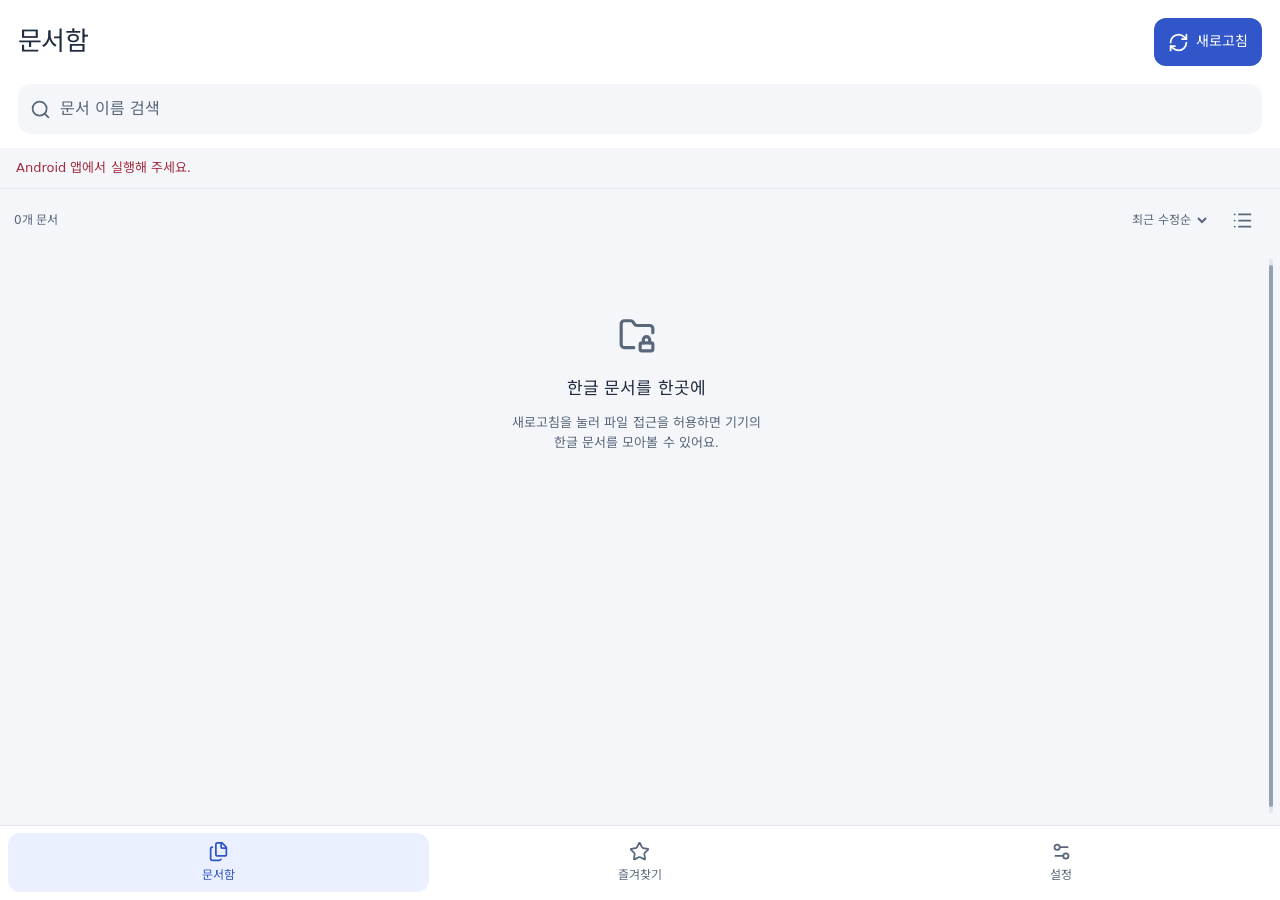
==== app/src/main/assets/index.html @ 893d20df "Import recovered 0.1.1 Android project as rebuild base Co-Authored-By: Claude Opus 5.5 <noreply@anth" ====
<!doctype html><html lang="ko"><head><meta charset="utf-8"><meta name="viewport" content="width=device-width,initial-scale=1,maximum-scale=1,user-scalable=no"><meta name="color-scheme" content="light dark"><meta http-equiv="Content-Security-Policy" content="default-src 'none'; script-src 'self' 'wasm-unsafe-eval'; style-src 'self' 'unsafe-inline'; img-src 'self' data: blob:; font-src 'self'; connect-src 'self'; worker-src 'self'; frame-src 'none'; object-src 'none'; base-uri 'none'; form-action 'none'"><title>hwpxxx</title><link rel="stylesheet" href="app.css"><link rel="stylesheet" href="native.css"><script src="icons.js" defer></script><script src="app.js" type="module"></script></head><body><div id="hwp-app"><div class="app"><main id="content"></main><div class="overlay" id="overlay" hidden><section id="sheet" class="sheet" role="dialog" aria-modal="true" aria-labelledby="sheet-title"></section></div><span id="announce" class="hwp-sr" aria-live="polite" aria-atomic="true"></span></div></div><div id="print-root" aria-hidden="true"></div></body></html>
---- app/src/main/assets/app.css ----
#hwp-app{--bg:light-dark(#f5f6fa,#141922);--surface:light-dark(#fff,#1e2530);--ink:light-dark(#202c40,#eaf0fa);--muted:light-dark(#59677b,#b0bdd0);--line:light-dark(#e1e6ef,#384456);--brand:light-dark(#3156c9,#b6c7ff);--onbrand:light-dark(#fff,#17264f);--soft:light-dark(#eaf0ff,#2b3a59);--danger:light-dark(#a12c3c,#ffb4bd);--paper:#fffefb;--paperink:#263247;--scrim:light-dark(#17254166,#00000099);font:14px/1.55 system-ui,-apple-system,"Noto Sans KR",sans-serif;color:var(--ink);color-scheme:light dark;padding:20px 4px}
#hwp-app *{box-sizing:border-box}#hwp-app [hidden]{display:none!important}#hwp-app button,#hwp-app input,#hwp-app select,#hwp-app textarea{font:inherit;color:inherit}#hwp-app button{border:0;background:transparent;padding:0}#hwp-app button:disabled{opacity:.4;cursor:default}#hwp-app button:focus-visible,#hwp-app input:focus-visible,#hwp-app select:focus-visible,#hwp-app textarea:focus-visible{outline:3px solid var(--brand);outline-offset:2px}
#hwp-app .app{width:100%;max-width:412px;margin:auto;position:relative;border:1px solid var(--line);border-radius:26px;background:var(--bg);overflow:hidden;box-shadow:0 12px 40px light-dark(#18223c12,#00000033)}#hwp-app .head{background:var(--surface);padding:22px 18px 14px}#hwp-app .row{display:flex;align-items:center;gap:8px;min-width:0}#hwp-app .between{justify-content:space-between}#hwp-app h1{font-size:25px;font-weight:500;line-height:1.3;margin:0;letter-spacing:-.7px}#hwp-app h2{font-size:19px;font-weight:500;margin:0 0 12px}#hwp-app h3{font-size:16px;font-weight:500;margin:20px 0 8px}#hwp-app p{margin:10px 0}#hwp-app strong{font-weight:500}
#hwp-app .primary,#hwp-app .secondary,#hwp-app .textbtn{min-height:48px;display:inline-flex;align-items:center;justify-content:center;gap:7px;padding:10px 14px;border-radius:12px;font-weight:500}#hwp-app .primary{background:var(--brand);color:var(--onbrand)}#hwp-app .secondary{background:var(--surface);border:1px solid var(--line)}#hwp-app .textbtn{color:var(--brand)}#hwp-app .icon{width:48px;height:48px;flex:none;display:inline-flex;align-items:center;justify-content:center;border-radius:10px}#hwp-app .icon[aria-pressed="true"]{background:var(--soft);color:var(--brand)}#hwp-app svg.lucide,#hwp-app i[data-lucide]{width:21px;height:21px;flex:none;pointer-events:none}#hwp-app .muted{color:var(--muted)}#hwp-app .small{font-size:12px}
#hwp-app .refresh{flex:none}#hwp-app .hint-once{animation:hwp-highlight 1s ease-in-out 2}@keyframes hwp-highlight{50%{box-shadow:0 0 0 5px var(--soft)}}
#hwp-app .search{display:flex;align-items:center;gap:9px;background:var(--bg);border-radius:13px;margin-top:18px;padding-left:12px;color:var(--muted);min-height:50px}#hwp-app .search input{border:0;min-width:0;width:100%;background:transparent;color:var(--ink);padding:12px 0;font-size:16px}#hwp-app .search input:focus,#hwp-app .search input:focus-visible{outline:none!important;border:0!important;box-shadow:none!important}#hwp-app .search input::placeholder{color:var(--muted)}#hwp-app .clear svg.lucide{width:24px;height:24px;stroke-width:2.5}#hwp-app .tools{padding:7px 14px;display:flex;align-items:center;justify-content:space-between;gap:4px;color:var(--muted);font-size:12px}#hwp-app .sort{min-height:48px;max-width:120px;border:0;background:var(--bg);padding:0 3px;border-radius:8px}
#hwp-app .library-scroll{height:480px;overflow:auto;overscroll-behavior:contain;padding:0 16px 18px;scrollbar-width:thin}#hwp-app .docs{display:grid;grid-template-columns:repeat(2,minmax(0,1fr));gap:12px}#hwp-app .doc{background:var(--surface);border:1px solid var(--line);border-radius:14px;overflow:hidden;min-width:0}#hwp-app .doc-open{display:block;width:100%;text-align:left}#hwp-app .thumb{height:110px;display:flex;align-items:flex-start;justify-content:center;padding:12px 12px 0;background:var(--soft);overflow:hidden}#hwp-app .mini{width:76px;height:108px;background:var(--paper);padding:12px 10px;color:var(--paperink);box-shadow:0 2px 8px #15294d18}#hwp-app .mini strong{font-size:8px;display:block;text-align:center;margin-bottom:9px}#hwp-app .mini span{display:block;height:2px;margin:5px 0;background:#b7c0ce}#hwp-app .mini span:nth-child(3n){width:72%}#hwp-app .mini-table{height:23px;border:1px solid #a6b5ca;background:repeating-linear-gradient(to bottom,transparent 0,transparent 7px,#c5ceda 7px,#c5ceda 8px);margin:8px 0}#hwp-app .pending-thumb{height:98px;display:flex;align-items:center;justify-content:center;color:var(--muted);font-size:12px}#hwp-app .doc-text{padding:10px 12px 0;min-width:0}#hwp-app .doc-name{display:-webkit-box;-webkit-line-clamp:2;-webkit-box-orient:vertical;overflow:hidden;overflow-wrap:anywhere;font-size:13px;line-height:1.5;min-height:39px;font-weight:500}#hwp-app .doc-path{color:var(--muted);font-size:12px;overflow:hidden;white-space:nowrap;text-overflow:ellipsis;margin-top:5px}#hwp-app .doc-ext{font-size:11px;color:var(--muted);padding:3px 12px 0}#hwp-app .doc-foot{display:flex;align-items:center;justify-content:space-between;padding:0 4px 3px 10px;color:var(--muted)}#hwp-app .star{color:var(--muted)}#hwp-app .star svg{fill:transparent;width:24px;height:24px}#hwp-app .star[aria-pressed="true"]{color:var(--brand);background:transparent}#hwp-app .star[aria-pressed="true"] svg{fill:var(--brand)}#hwp-app .file-info{min-width:48px;min-height:48px;padding:0 7px!important;font-size:12px;display:flex;align-items:center;gap:4px}
#hwp-app .docs[data-view="list"]{grid-template-columns:1fr}#hwp-app .docs[data-view="list"] .doc{position:relative;padding-right:50px}#hwp-app .docs[data-view="list"] .doc-open{display:flex;align-items:center;gap:2px;padding:10px 0 0 10px}#hwp-app .docs[data-view="list"] .thumb{width:51px;height:68px;flex:none;padding:8px 7px 0;border-radius:4px}#hwp-app .docs[data-view="list"] .mini{transform:scale(.48);transform-origin:top center}#hwp-app .docs[data-view="list"] .doc-text{flex:1;padding:0 8px;min-width:0}#hwp-app .docs[data-view="list"] .doc-name{min-height:0}#hwp-app .docs[data-view="list"] .doc-ext{display:none}#hwp-app .docs[data-view="list"] .doc-foot{padding:0 0 0 64px}#hwp-app .docs[data-view="list"] .star{position:absolute;right:0;top:25px}
#hwp-app .empty{text-align:center;max-width:270px;padding:65px 5px;margin:auto}#hwp-app .empty>svg{width:38px;height:38px;color:var(--muted);margin-bottom:14px}#hwp-app .empty strong{display:block;font-size:17px}#hwp-app .empty p{font-size:13px;color:var(--muted);margin-top:12px}#hwp-app .scan{display:flex;align-items:center;justify-content:space-between;padding:10px 16px;background:var(--soft);font-size:12px;gap:8px}#hwp-app .scan button{min-height:48px;color:var(--brand);padding:0 8px}
#hwp-app .nav{display:grid;grid-template-columns:repeat(3,1fr);padding:7px 8px 12px;background:var(--surface);border-top:1px solid var(--line)}#hwp-app .nav button{display:flex;flex-direction:column;align-items:center;justify-content:center;gap:4px;min-height:59px;font-size:12px;border-radius:12px;color:var(--muted)}#hwp-app .nav button[aria-current="page"]{color:var(--brand);background:var(--soft);font-weight:500}
#hwp-app .settings-body{height:566px;overflow:auto;padding:20px 18px}#hwp-app .settings-group{border:1px solid var(--line);background:var(--surface);border-radius:14px;overflow:hidden;margin-bottom:18px}#hwp-app .setting{min-height:76px;width:100%;display:flex;align-items:center;justify-content:space-between;gap:10px;text-align:left;padding:15px!important}#hwp-app .setting+.setting{border-top:1px solid var(--line)}#hwp-app .setting small{display:block;color:var(--muted);font-size:12px;margin-top:4px}#hwp-app select.field{appearance:auto}#hwp-app .theme{min-height:48px;border:1px solid var(--line);border-radius:9px;background:var(--surface);padding:5px;max-width:116px}
#hwp-app .reader{position:relative;height:714px;background:var(--bg)}#hwp-app .reader-top{position:absolute;z-index:2;top:0;left:0;right:0;background:var(--surface);border-bottom:1px solid var(--line);padding:8px;min-height:68px}#hwp-app .reader-name{flex:1;min-width:0;text-align:left;font-size:13px;padding:2px 0!important;min-height:48px;overflow-wrap:anywhere;display:-webkit-box;-webkit-line-clamp:2;-webkit-box-orient:vertical;overflow:hidden}#hwp-app .pdf{padding:8px 10px;min-height:48px;white-space:nowrap;display:flex;align-items:center;gap:5px;color:var(--brand);font-size:12px}#hwp-app .reader-scroll{height:100%;overflow:auto;overscroll-behavior:contain;padding:92px 18px 145px;scrollbar-width:thin;touch-action:pan-y pinch-zoom}#hwp-app .paper{min-height:650px;background:var(--paper);color:var(--paperink);box-shadow:0 3px 12px #192b4510;padding:32px 24px;font-size:13px;overflow-wrap:anywhere}#hwp-app .paper h2{text-align:center;font-size:20px;margin-bottom:28px;color:var(--paperink)}#hwp-app .paper h3{font-size:14px;color:var(--paperink);margin-top:25px}#hwp-app .paper p{margin:12px 0}#hwp-app .paper table{border-collapse:collapse;table-layout:fixed;width:100%;font-size:12px;margin:18px 0;color:var(--paperink)}#hwp-app .paper th,#hwp-app .paper td{padding:8px 6px;border:1px solid #b5c0d0;text-align:left;overflow-wrap:anywhere;font-weight:400}#hwp-app .paper th{background:#edf1f7;font-weight:500}#hwp-app .reader-bottom{position:absolute;z-index:2;bottom:0;left:0;right:0;background:var(--surface);border-top:1px solid var(--line);padding:6px 14px 10px}#hwp-app .page-label{font-size:12px;color:var(--muted)}#hwp-app .zoom{font-size:12px;min-height:48px;padding:0 9px;display:flex;align-items:center;gap:5px}#hwp-app .read-controls{transition:opacity 180ms ease;opacity:1}#hwp-app .reader.menus-hidden .read-controls{opacity:0;pointer-events:none}#hwp-app .edit-top{display:flex;align-items:center;gap:4px;flex-wrap:wrap;padding:8px;background:var(--surface);border-bottom:1px solid var(--line);position:absolute;z-index:3;top:0;left:0;right:0}#hwp-app .edit-top button{flex:1;white-space:nowrap;font-size:13px;padding:10px 7px}#hwp-app .edit-top button:first-child{flex:.7;background:var(--soft);color:var(--brand)}#hwp-app .edit-top button:last-child{flex:1.6}#hwp-app .edit-field{display:block;width:100%;resize:none;border:0;padding:0;background:transparent;color:var(--paperink);font-size:inherit;line-height:1.8;min-height:650px;outline-offset:7px}#hwp-app .edit-paper{padding:28px 22px}#hwp-app .reader.is-editing .reader-scroll{padding-top:88px;padding-bottom:30px}
#hwp-app .overlay{position:absolute;inset:0;z-index:5;display:flex;align-items:flex-end;background:var(--scrim)}#hwp-app .sheet{width:100%;background:var(--surface);padding:24px 20px;border-radius:24px 24px 0 0;max-height:95%;overflow:auto;box-shadow:0 -5px 25px #00000018}#hwp-app .sheet p{font-size:13px;color:var(--muted);line-height:1.65}#hwp-app .sheet-actions{display:flex;flex-wrap:wrap;gap:8px;margin-top:22px}#hwp-app .sheet-actions button{flex:1;min-width:80px}#hwp-app .sheet-actions.vertical{flex-direction:column}#hwp-app .benefit{display:grid;grid-template-columns:1fr 20px 1fr 20px 1fr;align-items:center;gap:2px;margin:24px 0 20px;color:var(--brand)}#hwp-app .benefit-step{min-width:0;text-align:center;font-size:11px;color:var(--muted)}#hwp-app .benefit-step>svg{display:block;width:30px;height:30px;margin:0 auto 9px;color:var(--brand)}#hwp-app .benefit-step strong{display:block;color:var(--ink);font-size:12px;margin-bottom:3px}#hwp-app .benefit>svg{width:16px;height:16px}#hwp-app .field-label{display:block;font-size:13px;margin:17px 0 7px}#hwp-app .field{display:block;min-width:0;width:100%;min-height:48px;border:1px solid var(--line);border-radius:10px;background:var(--bg);padding:10px 12px;font-size:16px}#hwp-app .name-entry{display:flex;align-items:center;gap:6px}#hwp-app .name-entry input{flex:1}#hwp-app .extension{flex:none;color:var(--muted)}#hwp-app .error{color:var(--danger)!important;font-size:12px;min-height:19px;margin-top:9px;overflow-wrap:anywhere}#hwp-app .fullpath{overflow-wrap:anywhere;font-size:13px}#hwp-app .info-grid{display:grid;grid-template-columns:52px 1fr;gap:12px 8px;font-size:13px;margin:20px 0}#hwp-app .info-grid dt{color:var(--muted)}#hwp-app .info-grid dd{margin:0;overflow-wrap:anywhere}#hwp-app .toast{position:absolute;z-index:8;bottom:92px;left:14px;right:14px;background:var(--ink);color:var(--surface);border-radius:12px;padding:13px 16px;font-size:13px;box-shadow:0 3px 16px #00000022;pointer-events:none}#hwp-app .reader-toast .toast{bottom:115px}
@media(max-width:355px){#hwp-app .head{padding:20px 14px 12px}#hwp-app .library-scroll{padding:0 10px 15px}#hwp-app .docs{gap:8px}#hwp-app .tools{padding:5px 9px}#hwp-app .paper{padding:28px 18px}#hwp-app .reader-scroll{padding-left:12px;padding-right:12px}#hwp-app .sheet{padding:22px 16px}#hwp-app .reader-top{gap:3px}#hwp-app .reader-name{font-size:12px}}
@media(prefers-reduced-motion:reduce){#hwp-app .read-controls{transition:none}#hwp-app .hint-once{animation:none}}
#hwp-app .reader-top{padding:8px 12px 12px}
#hwp-app .reader-title{flex:1;min-width:0}
#hwp-app .reader-title .reader-name{display:-webkit-box;min-height:0;width:100%;font-size:14px;text-align:left}
#hwp-app .reader-title .page-label{display:block;margin-top:3px}
#hwp-app .reading-actions{display:grid;grid-template-columns:repeat(2,minmax(0,1fr));gap:10px;margin-top:8px}
#hwp-app .reading-actions button{width:100%;min-height:48px;font-size:14px}
#hwp-app .reader-scroll{padding-top:150px;padding-bottom:24px}
#hwp-app .edit-top{display:grid;grid-template-columns:repeat(3,minmax(0,1fr));gap:6px;padding:10px 12px}
#hwp-app .edit-top button,#hwp-app .edit-top button:first-child,#hwp-app .edit-top button:last-child{min-width:0;min-height:56px;white-space:normal;line-height:1.4;font-size:13px;padding:8px 6px;background:transparent;color:var(--ink)}
#hwp-app .edit-top [data-action="save"]:not(:disabled){background:var(--brand);color:var(--onbrand)}
#hwp-app .edit-top button[data-action="save-as"]{background:var(--soft);color:var(--brand)}
#hwp-app .edit-top button{word-break:keep-all;overflow-wrap:normal}
#hwp-app .edit-top button:disabled{background:transparent;color:var(--muted);opacity:.5}
#hwp-app .edit-field:focus,#hwp-app .edit-field:focus-visible{outline:none;box-shadow:none}
#hwp-app .read-controls{transition:opacity 180ms ease}
#hwp-app.reader-toast .toast{bottom:24px}
#hwp-app .hwp-sr{position:absolute;width:1px;height:1px;margin:-1px;padding:0;overflow:hidden;clip-path:inset(50%);white-space:nowrap;border:0;pointer-events:none}
#hwp-app .reader-top{padding:6px 10px;min-height:60px}
#hwp-app .edit-trigger{width:48px;height:48px;flex:none;display:flex;align-items:center;justify-content:center;color:var(--brand);border-radius:12px}
#hwp-app .edit-trigger svg{width:22px;height:22px}
#hwp-app .reader-scroll{padding-bottom:16px}
#hwp-app .doc-open{-webkit-touch-callout:none;user-select:none}
#hwp-app .doc-foot .more-trigger{color:var(--muted)}
#hwp-app .context-overlay{align-items:flex-start;justify-content:flex-end;padding:14px}
#hwp-app .context-overlay .sheet{position:absolute;right:14px;width:248px;max-width:calc(100% - 28px);max-height:calc(100% - 28px);padding:10px;border-radius:18px}
#hwp-app .context-overlay h2{font-size:13px;color:var(--muted);padding:5px 8px 0;margin-bottom:5px}
#hwp-app .context-file{padding:0 8px 12px;margin:0!important;overflow-wrap:anywhere;display:-webkit-box;-webkit-line-clamp:2;-webkit-box-orient:vertical;overflow:hidden;font-size:13px!important;color:var(--ink)!important;border-bottom:1px solid var(--line)}
#hwp-app .context-overlay .sheet-actions{display:block;margin:8px 0 0}
#hwp-app .context-item{display:flex;align-items:center;justify-content:flex-start;gap:12px;min-height:52px;width:100%;padding:10px 12px;border-radius:10px;text-align:left}
#hwp-app .context-item:active{background:var(--soft)}
#hwp-app .library-pane{position:relative;padding-right:16px}
#hwp-app .library-pane .library-scroll{padding-right:7px;scrollbar-width:none}
#hwp-app .library-scroll::-webkit-scrollbar{display:none}
#hwp-app .library-rail{position:absolute;right:0;top:8px;bottom:12px;width:20px;touch-action:none}
#hwp-app .library-rail::before{content:"";position:absolute;right:7px;top:0;bottom:0;width:4px;border-radius:4px;background:var(--line)}
#hwp-app .library-scroll-thumb{position:absolute;right:0;top:0;width:20px;min-height:48px;border-radius:8px;touch-action:none}
#hwp-app .library-scroll-thumb::before{content:"";position:absolute;right:7px;top:6px;bottom:6px;width:4px;border-radius:4px;background:var(--muted);opacity:.55}
#hwp-app .library-scroll-thumb:active::before{opacity:.9}
#hwp-app .library-scroll-thumb:disabled{opacity:1}
#hwp-app .folder-overlay .sheet{position:absolute;inset:12px 10px;width:auto;height:auto;max-height:none;padding:0;border-radius:24px;display:flex;flex-direction:column;overflow:hidden;background:var(--surface)}
#hwp-app .folder-head{padding:18px 18px 8px;flex:none}
#hwp-app .folder-head h2{margin:0;font-size:23px;letter-spacing:-.6px;flex:1;min-width:0}
#hwp-app .folder-head .row{gap:2px}
#hwp-app .folder-path{padding:6px 14px 0;display:flex;align-items:center;flex-wrap:wrap;gap:2px;min-height:54px;flex:none}
#hwp-app .storage-pill{background:var(--bg);border-radius:20px;min-height:42px;padding:8px 13px;font-weight:500;font-size:13px;display:flex;align-items:center;gap:6px}
#hwp-app .crumb{min-height:44px;padding:8px 7px;font-size:13px;overflow-wrap:anywhere;text-align:left}
#hwp-app .folder-path .crumb{max-width:140px;white-space:nowrap;overflow:hidden;text-overflow:ellipsis;overflow-wrap:normal}
#hwp-app .crumb-separator{width:13px;height:13px;color:var(--muted)}
#hwp-app .folder-search{display:flex;align-items:center;gap:8px;margin:12px 0 2px;padding:0 3px 0 12px;background:var(--bg);border-radius:12px}
#hwp-app .folder-search input{width:100%;min-width:0;background:transparent;border:0;font-size:16px;padding:11px 0}
#hwp-app .folder-order{display:flex;align-items:center;justify-content:flex-end;padding:0 16px;min-height:48px;flex:none;color:var(--muted);gap:2px}
#hwp-app .folder-order select{background:var(--surface);color:var(--muted);border:0;min-height:48px;max-width:110px;padding:6px;font-size:12px}
#hwp-app .folder-list{overflow:auto;flex:1;min-height:0;overscroll-behavior:contain;padding:0 18px;scrollbar-width:thin}
#hwp-app .folder-row{display:flex;align-items:center;gap:14px;width:100%;min-height:82px;text-align:left;padding:12px 0;border-radius:2px}
#hwp-app .folder-row+.folder-row{border-top:1px solid var(--line)}
#hwp-app .folder-row>svg{width:35px;height:35px;color:light-dark(#c18b00,#ffd36a);fill:light-dark(#ffe3a0,#675322);stroke-width:1.6}
#hwp-app .folder-row-text{flex:1;min-width:0}
#hwp-app .folder-row-name{display:-webkit-box;-webkit-line-clamp:2;-webkit-box-orient:vertical;overflow:hidden;overflow-wrap:anywhere;font-size:17px;font-weight:400;line-height:1.4}
#hwp-app .folder-row-date{display:block;color:var(--muted);font-size:12px;margin-top:5px}
#hwp-app .folder-count{flex:none;color:var(--muted);font-size:12px;min-width:25px;text-align:right}
#hwp-app .folder-empty{text-align:center;color:var(--muted);padding:46px 8px;font-size:13px}
#hwp-app .folder-footer{flex:none;padding:13px 18px 18px;background:var(--surface);border-top:1px solid var(--line)}
#hwp-app .moving-file{display:flex;align-items:center;gap:8px;min-height:34px;font-size:12px;color:var(--muted);margin-bottom:10px}
#hwp-app .moving-file span{display:-webkit-box;-webkit-line-clamp:2;-webkit-box-orient:vertical;overflow:hidden;overflow-wrap:anywhere;min-width:0}
#hwp-app .folder-footer .sheet-actions{margin:0}
#hwp-app .folder-footer .primary{white-space:normal;font-size:14px}
#hwp-app .folder-footer .primary:disabled{background:var(--bg);color:var(--muted);opacity:.55}
#hwp-app .folder-create{margin:8px 18px 12px;padding:12px;background:var(--bg);border-radius:12px;flex:none}
#hwp-app .folder-create label{display:block;font-size:12px;margin-bottom:6px}
#hwp-app .folder-create .row{flex-wrap:wrap;margin-top:8px;justify-content:flex-end}
#hwp-app .folder-create .error{margin:5px 0 0;min-height:0}
#hwp-app .folder-footer>.error:empty{display:none}
@media(max-width:355px){#hwp-app .folder-head{padding:16px 12px 6px}#hwp-app .folder-head h2{font-size:21px}#hwp-app .folder-list{padding:0 14px}#hwp-app .folder-footer{padding:12px 14px 16px}#hwp-app .folder-path{padding-left:8px;padding-right:8px}}
---- app/src/main/assets/native.css ----
@font-face{font-family:OfflineNoto;src:url('fonts/NotoSansKR-Regular.ttf') format('truetype');font-weight:100 900;font-display:swap}
html,body{margin:0;height:100%;overflow:hidden;background:#f5f6fa;overscroll-behavior:none}button,input,select,textarea{-webkit-tap-highlight-color:transparent}
#hwp-app{padding:0;height:100%;font-family:system-ui,OfflineNoto,sans-serif}
#hwp-app .app{max-width:none;width:100%;height:100%;border:0;border-radius:0;box-shadow:none;display:flex;flex-direction:column}
#content{height:100%;min-height:0;display:flex;flex-direction:column}
#hwp-app .head{flex:none;padding-top:18px}#hwp-app h1{font-size:26px;font-weight:600}
#hwp-app .library-pane{flex:1;min-height:0}#hwp-app .library-scroll{height:100%}
#hwp-app .nav{flex:none;padding-bottom:8px}#hwp-app .settings-body{height:auto;flex:1;min-height:0}
#hwp-app .thumb img{max-width:100%;height:100%;object-fit:contain;background:white;box-shadow:0 2px 8px #15294d18}
#hwp-app .reader{height:100%;width:100%;flex:1;min-height:0}
#hwp-app .reader-scroll{padding:76px 18px 16px;touch-action:pan-x pan-y;scrollbar-width:none;overflow:auto;position:absolute;inset:0}
#hwp-app .reader-scroll::-webkit-scrollbar{display:none}
#hwp-app .pages{position:relative;width:100%;transform-origin:0 0}
#hwp-app .page{background:white;position:relative;width:100%;margin:0 0 14px;overflow:hidden;box-shadow:0 2px 8px #17254118;contain:layout style;touch-action:pan-x pan-y}
#hwp-app .page img{display:block;width:100%;height:100%;user-select:none;-webkit-user-drag:none;pointer-events:none}
#hwp-app .page-error{display:flex;align-items:center;justify-content:center;text-align:center;color:#5a6475;padding:20px;height:100%}
#hwp-app .edit-layer{position:absolute;z-index:1;resize:none;border:0;background:#fff;color:#111;outline:none!important;box-shadow:none!important;padding:0 1px;margin:0;border-radius:0;line-height:1.3;font-family:OfflineNoto,sans-serif;min-width:18px;overflow:auto;caret-color:#3156c9}
#hwp-app .reader-rail{position:absolute;right:0;top:18%;bottom:18%;width:28px;z-index:4;touch-action:none;opacity:0;transition:opacity .3s;pointer-events:none}
#hwp-app .reader-rail.active{opacity:1;pointer-events:auto}
#hwp-app .reader-rail::before{content:'';position:absolute;right:5px;top:0;bottom:0;width:3px;border-radius:3px;background:var(--muted);opacity:.18}
#hwp-app .reader-thumb{position:absolute;right:0;width:28px;min-height:46px;touch-action:none}
#hwp-app .reader-thumb::before{content:'';position:absolute;right:3px;top:3px;bottom:3px;width:7px;background:var(--muted);opacity:.55;border-radius:6px}
#hwp-app .page-bubble{position:absolute;right:32px;top:4px;background:var(--ink);color:var(--surface);padding:5px 9px;border-radius:8px;font-size:12px;white-space:nowrap;display:none}
#hwp-app .reader-rail:active .page-bubble{display:block}
#hwp-app .folder-list{height:auto}#hwp-app .folder-overlay .sheet{inset:8px;max-height:none}
#hwp-app .folder-order .field{min-height:40px;font-size:13px}
#hwp-app .folder-path .crumb{max-width:110px}#hwp-app .folder-error{padding:0 18px}
#hwp-app .folder-footer .field-label{margin-top:0}#hwp-app .folder-footer .name-entry{margin-bottom:12px}
#hwp-app .folder-row:disabled{opacity:.55}#hwp-app .notice{padding:10px 16px;color:var(--danger);font-size:13px;border-bottom:1px solid var(--line);overflow-wrap:anywhere}
#hwp-app .notice:empty{display:none}#hwp-app .progress-note{font-size:13px;color:var(--muted);margin:12px 0}
#hwp-app .busy-status{font-size:13px;color:var(--muted);margin:12px 0;text-align:center}
#hwp-app .name-entry .extension{font-size:13px}#hwp-app .reader-name{word-break:break-all}
#hwp-app .setting{gap:12px}#hwp-app .settings-body code{font-family:inherit}
#print-root{display:none}
@media(min-width:650px){#hwp-app .docs{grid-template-columns:repeat(auto-fill,minmax(180px,1fr))}#hwp-app .reader-scroll{padding-left:32px;padding-right:32px}#hwp-app .folder-overlay .sheet{width:560px;left:50%;transform:translateX(-50%)}#hwp-app .sheet:not(.folder-overlay .sheet){max-width:600px;margin:auto}}
@media(prefers-reduced-motion:reduce){#hwp-app .reader-rail{transition:none}}
@media print{html,body{height:auto;overflow:visible;background:white}#hwp-app{display:none!important}#print-root{display:block!important}#print-root .print-page{width:210mm;height:297mm;page-break-after:always;break-after:page;display:flex;align-items:flex-start;justify-content:center;overflow:hidden}#print-root .print-page:last-child{page-break-after:auto;break-after:auto}#print-root img{max-width:100%;max-height:100%;width:100%;object-fit:contain} @page{size:A4;margin:0}}

#hwp-app input[type=search]::-webkit-search-cancel-button{display:none}

#hwp-app{--bg:#f5f6fa;--surface:#fff;--ink:#202c40;--muted:#59677b;--line:#e1e6ef;--brand:#3156c9;--onbrand:#fff;--soft:#eaf0ff;--danger:#a12c3c;--scrim:#17254166;--folder:#c18b00;--folderfill:#ffe3a0;}
@media(prefers-color-scheme:dark){#hwp-app{--bg:#141922;--surface:#1e2530;--ink:#eaf0fa;--muted:#b0bdd0;--line:#384456;--brand:#b6c7ff;--onbrand:#17264f;--soft:#2b3a59;--danger:#ffb4bd;--scrim:#00000099;--folder:#ffd36a;--folderfill:#675322;}}
#hwp-app[data-theme=light]{--bg:#f5f6fa;--surface:#fff;--ink:#202c40;--muted:#59677b;--line:#e1e6ef;--brand:#3156c9;--onbrand:#fff;--soft:#eaf0ff;--danger:#a12c3c;--scrim:#17254166;--folder:#c18b00;--folderfill:#ffe3a0;}
#hwp-app[data-theme=dark]{--bg:#141922;--surface:#1e2530;--ink:#eaf0fa;--muted:#b0bdd0;--line:#384456;--brand:#b6c7ff;--onbrand:#17264f;--soft:#2b3a59;--danger:#ffb4bd;--scrim:#00000099;--folder:#ffd36a;--folderfill:#675322;}
#hwp-app .folder-row>svg{color:var(--folder);fill:var(--folderfill)}

#hwp-app .about-brand{display:flex;align-items:center;gap:16px;margin:18px 0 22px}#hwp-app .about-brand img{width:72px;height:72px;border-radius:16px;flex:none}#hwp-app .about-brand strong{font-size:24px;display:block}#hwp-app .about-brand span{display:block;color:var(--muted);font-size:12px;margin-top:3px}
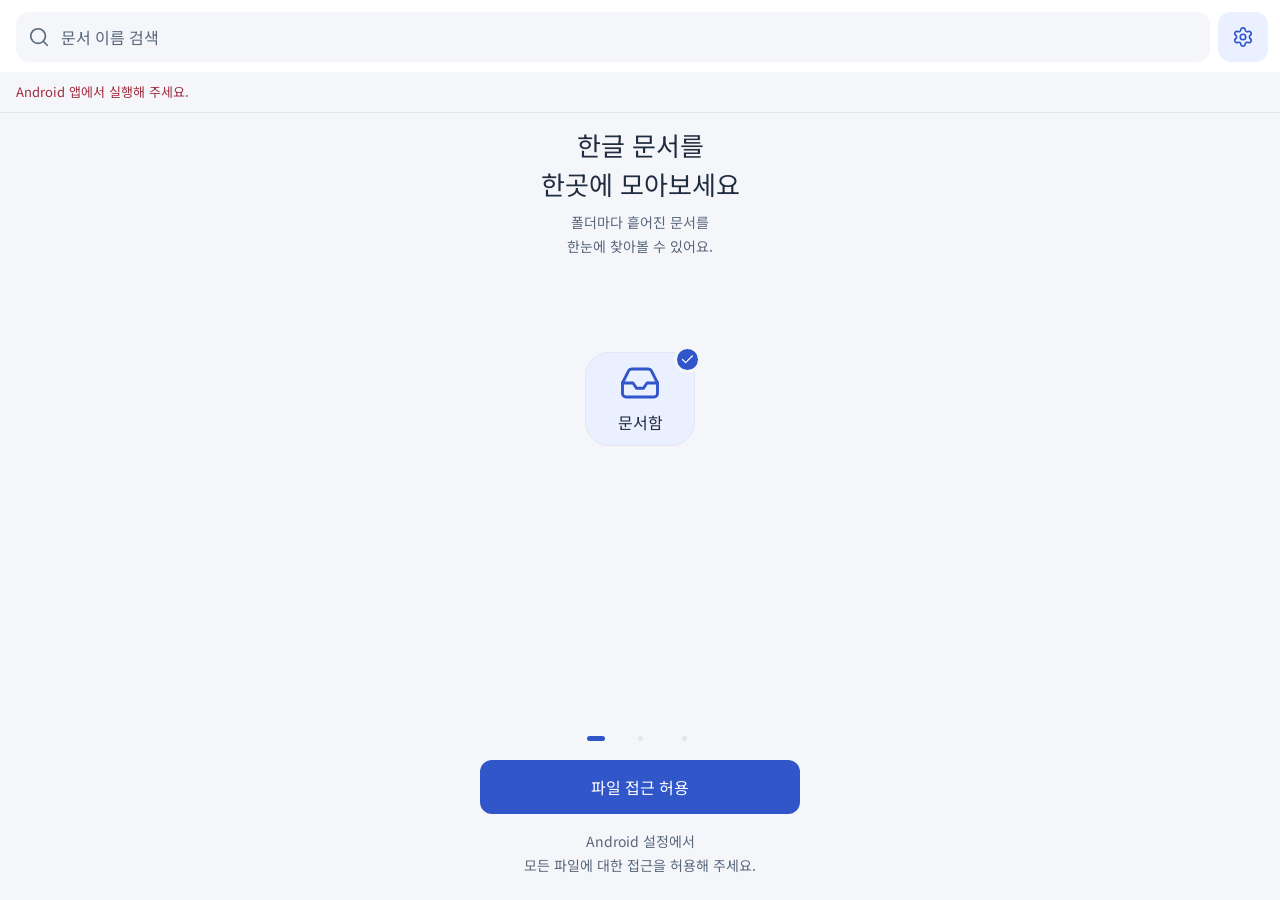
==== commit bfaed896: "Port the approved library, settings and file-access intro design - Library uses the design markup an" ====
--- a/app/src/main/assets/index.html
+++ b/app/src/main/assets/index.html
@@ -1 +1 @@
-<!doctype html><html lang="ko"><head><meta charset="utf-8"><meta name="viewport" content="width=device-width,initial-scale=1,maximum-scale=1,user-scalable=no"><meta name="color-scheme" content="light dark"><meta http-equiv="Content-Security-Policy" content="default-src 'none'; script-src 'self' 'wasm-unsafe-eval'; style-src 'self' 'unsafe-inline'; img-src 'self' data: blob:; font-src 'self'; connect-src 'self'; worker-src 'self'; frame-src 'none'; object-src 'none'; base-uri 'none'; form-action 'none'"><title>hwpxxx</title><link rel="stylesheet" href="app.css"><link rel="stylesheet" href="native.css"><script src="icons.js" defer></script><script src="app.js" type="module"></script></head><body><div id="hwp-app"><div class="app"><main id="content"></main><div class="overlay" id="overlay" hidden><section id="sheet" class="sheet" role="dialog" aria-modal="true" aria-labelledby="sheet-title"></section></div><span id="announce" class="hwp-sr" aria-live="polite" aria-atomic="true"></span></div></div><div id="print-root" aria-hidden="true"></div></body></html>
+<!doctype html><html lang="ko"><head><meta charset="utf-8"><meta name="viewport" content="width=device-width,initial-scale=1,maximum-scale=1,user-scalable=no"><meta name="color-scheme" content="light dark"><meta http-equiv="Content-Security-Policy" content="default-src 'none'; script-src 'self' 'wasm-unsafe-eval'; style-src 'self' 'unsafe-inline'; img-src 'self' data: blob:; font-src 'self'; connect-src 'self'; worker-src 'self'; frame-src 'none'; object-src 'none'; base-uri 'none'; form-action 'none'"><title>hwpxxx</title><link rel="stylesheet" href="app.css"><link rel="stylesheet" href="library.css"><link rel="stylesheet" href="native.css"><script src="icons.js" defer></script><script src="app.js" type="module"></script></head><body><div id="hwp-app"><div class="app"><main id="content"></main><div class="overlay" id="overlay" hidden><section id="sheet" class="sheet" role="dialog" aria-modal="true" aria-labelledby="sheet-title"></section></div><span id="announce" class="hwp-sr" aria-live="polite" aria-atomic="true"></span></div></div><div id="print-root" aria-hidden="true"></div></body></html>
--- a/app/src/main/assets/library.css
+++ b/app/src/main/assets/library.css
@@ -0,0 +1,191 @@
+/* Library, file-access intro and dialogs, ported from design/latest-inline-fragment.html (2026-10-18).
+   Generated by scripts/make_library_css.py; edit the overrides at the end of native.css instead. */
+#hwp-app{--hw-bg:var(--bg);--hw-surface:var(--surface);--hw-ink:var(--ink);--hw-muted:var(--muted);--hw-line:var(--line);--hw-brand:var(--brand);--hw-onbrand:var(--onbrand);--hw-soft:var(--soft);--hw-scrim:var(--scrim)}
+#hwp-app .hw-screen{height:100%;display:flex;flex-direction:column;min-height:0}
+#hwp-app :is(.hw-screen,.hw-dialog) button,#hwp-app :is(.hw-screen,.hw-dialog) input,#hwp-app :is(.hw-screen,.hw-dialog) select{font:inherit;color:inherit}
+#hwp-app :is(.hw-screen,.hw-dialog) button{border:0;background:transparent;padding:0;touch-action:manipulation}
+#hwp-app :is(.hw-screen,.hw-dialog) svg{width:22px;height:22px;flex:none;stroke-width:1.8;pointer-events:none}
+#hwp-app .hw-icon{width:48px;height:48px;display:inline-flex;align-items:center;justify-content:center;border-radius:12px;flex:none}
+#hwp-app .hw-header{display:flex;align-items:center;gap:8px;padding:12px 12px 10px 16px;background:var(--hw-surface);flex:none}
+#hwp-app .hw-search{height:50px;display:flex;align-items:center;gap:9px;padding-left:12px;background:var(--hw-bg);color:var(--hw-muted);border-radius:13px;min-width:0;flex:1}
+#hwp-app .hw-search input{border:0;background:transparent;outline:none;min-width:0;width:100%;font-size:16px;height:100%;color:var(--hw-ink)}
+#hwp-app .hw-search input::placeholder{color:var(--hw-muted)}
+#hwp-app .hw-search input::-webkit-search-cancel-button{display:none}
+#hwp-app .hw-search .hw-clear{width:44px;height:48px}
+#hwp-app .hw-header .hw-settings{width:50px;height:50px;background:var(--hw-soft);color:var(--hw-brand);border-radius:13px}
+#hwp-app .hw-tools{display:flex;justify-content:space-between;align-items:center;gap:4px;padding:7px 14px;font-size:12px;color:var(--hw-muted);flex:none}
+#hwp-app .hw-sort-tools{display:flex;gap:6px;align-items:center;min-width:0}
+#hwp-app .hw-sort-tools select{border:0;background:var(--hw-bg);font-size:12px;max-width:115px;min-height:48px;border-radius:8px}
+#hwp-app .hw-doc-area{position:relative;flex:1;min-height:0}
+#hwp-app .hw-doc-scroll{height:100%;overflow:auto;overscroll-behavior:contain;padding:0 16px 20px;scrollbar-width:none}
+#hwp-app .hw-doc-scroll::-webkit-scrollbar{display:none}
+#hwp-app .hw-docs{display:grid;grid-template-columns:repeat(2,minmax(0,1fr));gap:12px}
+#hwp-app .hw-doc{position:relative;min-width:0;background:var(--hw-surface);border:1px solid var(--hw-line);border-radius:14px;overflow:hidden}
+#hwp-app .hw-doc .hw-open{display:block;width:100%;text-align:left;min-width:0}
+#hwp-app .hw-thumb{height:110px;overflow:hidden;background:#fff;position:relative}
+#hwp-app .hw-doc-text{padding:10px 12px 10px;min-width:0}
+#hwp-app .hw-name{font-size:13px;line-height:1.5;font-weight:500;display:-webkit-box;-webkit-line-clamp:2;-webkit-box-orient:vertical;overflow:hidden;overflow-wrap:anywhere;min-height:39px}
+#hwp-app .hw-path{font-size:12px;color:var(--hw-muted);margin-top:5px;white-space:nowrap;overflow:hidden;text-overflow:ellipsis}
+#hwp-app .hw-ext{font-size:11px;color:var(--hw-muted);padding-top:3px}
+#hwp-app .hw-star{position:absolute;top:4px;left:4px;width:48px;height:48px;display:flex;align-items:center;justify-content:center;z-index:1;isolation:isolate;color:var(--hw-muted);border-radius:50%}
+#hwp-app .hw-star::before{content:"";position:absolute;inset:6px;border-radius:50%;background:var(--hw-surface);box-shadow:0 1px 5px #00000026;z-index:-1}
+#hwp-app .hw-star svg{width:24px;height:24px;fill:transparent}
+#hwp-app .hw-star[aria-pressed=true]{color:var(--hw-brand)}
+#hwp-app .hw-star[aria-pressed=true] svg{fill:currentColor}
+#hwp-app .hw-docs[data-view=list]{grid-template-columns:1fr}
+#hwp-app .hw-docs[data-view=list] .hw-doc{padding-left:56px}
+#hwp-app .hw-docs[data-view=list] .hw-doc-text{padding:12px 12px 12px 4px}
+#hwp-app .hw-docs[data-view=list] .hw-name{min-height:0}
+#hwp-app .hw-docs[data-view=list] .hw-ext{display:none}
+#hwp-app .hw-docs[data-view=list] .hw-star{top:50%;transform:translateY(-50%)}
+#hwp-app .hw-docs[data-view=list] .hw-star::before{display:none}
+#hwp-app .hw-rail{position:absolute;right:4px;top:6px;bottom:12px;width:4px;background:var(--hw-line);border-radius:4px}
+#hwp-app .hw-rail-thumb{position:absolute;top:0;left:-4px;width:12px;height:100px;border-radius:6px;background:transparent;touch-action:none}
+#hwp-app .hw-rail-thumb::after{content:"";position:absolute;top:0;bottom:0;left:4px;width:4px;border-radius:4px;background:var(--hw-muted);opacity:.65}
+#hwp-app .hw-empty{text-align:center;padding:66px 4px 30px;margin:auto;max-width:286px;color:var(--hw-muted)}
+#hwp-app .hw-empty>svg{width:38px;height:38px;display:block;margin:0 auto 16px;color:var(--hw-muted)}
+#hwp-app .hw-empty strong{font-size:17px;color:var(--hw-ink);font-weight:500;display:block}
+#hwp-app .hw-permission-copy{font-size:13px;line-height:1.85;word-break:keep-all;overflow-wrap:anywhere;margin-top:12px}
+#hwp-app .hw-permission-copy span{display:block}
+#hwp-app .hw-permission-copy span:last-child{margin-top:10px}
+#hwp-app .hw-doc-scroll.hw-access-empty{display:flex;flex-direction:column;padding:0 20px 22px}
+#hwp-app .hw-empty.hw-permission-intro{width:100%;max-width:320px;height:100%;min-height:540px;margin:0 auto;padding:26px 0 0;display:flex;flex-direction:column}
+#hwp-app .hw-permission-intro h2{margin:0;color:var(--hw-ink);font-size:24px;line-height:1.45;font-weight:500;word-break:keep-all}
+#hwp-app .hw-permission-intro .hw-permission-copy{font-size:16px;line-height:1.8;margin-top:18px}
+#hwp-app .hw-permission-intro .hw-permission-copy span:last-child{margin-top:0}
+#hwp-app .hw-permission-intro .hw-main-button{font-size:16px;min-height:54px}
+#hwp-app .hw-permission-intro .hw-permission-note{font-size:14px;line-height:1.7;margin:16px 0 0;word-break:keep-all}
+#hwp-app .hw-collection{flex:1;min-height:260px;position:relative;display:grid;place-items:center;width:100%;margin:0;text-align:left}
+#hwp-app .hw-onboarding{flex:1;width:100%;min-height:340px;display:grid;position:relative}
+#hwp-app .hw-intro-slide{grid-area:1/1;min-height:340px;width:100%;display:flex;flex-direction:column;align-items:center;justify-content:center;gap:12px;opacity:0;pointer-events:none;transform:translateY(8px);transition:opacity .34s ease,transform .34s ease}
+#hwp-app .hw-intro-slide.hw-intro-active{opacity:1;transform:translateY(0)}
+#hwp-app .hw-intro-slide h2{font-size:26px;line-height:1.5}
+#hwp-app .hw-intro-slide .hw-collection{flex:none;min-height:0;height:264px;width:100%;display:block}
+#hwp-app .hw-collect-scene{position:relative;width:100%;height:264px;isolation:isolate}
+#hwp-app .hw-collect-destination{position:absolute;left:50%;top:50%;transform:translate(-50%,-50%);width:110px;height:94px;border:1px solid var(--hw-line);background:var(--hw-soft);border-radius:24px;display:flex;flex-direction:column;align-items:center;justify-content:center;gap:6px;z-index:3;color:var(--hw-brand)}
+#hwp-app .hw-collect-destination>svg{width:42px;height:42px;stroke-width:1.65}
+#hwp-app .hw-collect-title{font-size:16px;font-weight:500;color:var(--hw-ink)}
+#hwp-app .hw-collect-check{position:absolute;right:-7px;top:-7px;width:27px;height:27px;display:grid;place-items:center;border:3px solid var(--hw-bg);border-radius:50%;background:var(--hw-brand);color:var(--hw-onbrand);opacity:0;transform:scale(.7);transition:opacity .2s,transform .2s}
+#hwp-app .hw-collect-check svg{width:15px;height:15px}
+#hwp-app .hw-collected .hw-collect-check{opacity:1;transform:scale(1)}
+#hwp-app .hw-anim-sheet{position:absolute;top:0;left:0;width:40px;height:50px;display:flex;flex-direction:column;align-items:center;justify-content:center;gap:3px;border:1px solid var(--hw-line);border-radius:9px;background:var(--hw-surface);color:var(--hw-brand);box-shadow:0 3px 9px #00000012;z-index:2;pointer-events:none;transform-origin:center}
+#hwp-app .hw-anim-sheet svg{width:23px;height:23px;stroke-width:1.5}
+#hwp-app .hw-anim-sheet small{font-size:11px;line-height:13px}
+#hwp-app .hw-modal-layer{position:absolute;inset:0;z-index:10;background:var(--hw-scrim);display:flex;align-items:center;justify-content:center;padding:16px}
+#hwp-app .hw-dialog{width:100%;max-height:calc(100% - 24px);overflow:auto;background:var(--hw-surface);border-radius:22px;padding:20px;box-shadow:0 12px 30px #00000020}
+#hwp-app .hw-dialog h2{font-size:18px;font-weight:500;margin:0 0 16px}
+#hwp-app .hw-dialog p{font-size:13px;color:var(--hw-muted);line-height:1.8;margin:12px 0;word-break:keep-all;overflow-wrap:anywhere}
+#hwp-app .hw-setting-group{border:1px solid var(--hw-line);border-radius:14px;overflow:hidden;margin:0 0 12px}
+#hwp-app .hw-setting{min-height:68px;width:100%;display:flex;align-items:center;gap:10px;padding:12px!important;text-align:left}
+#hwp-app .hw-setting+.hw-setting{border-top:1px solid var(--hw-line)}
+#hwp-app .hw-setting-copy{flex:1;min-width:0;overflow-wrap:anywhere;word-break:keep-all}
+#hwp-app .hw-setting-copy strong{font-size:14px;font-weight:500}
+#hwp-app .hw-setting-copy small{display:block;color:var(--hw-muted);font-size:12px;line-height:1.6;margin-top:4px}
+#hwp-app .hw-theme{min-height:48px;padding:5px;border:1px solid var(--hw-line);background:var(--hw-surface);border-radius:9px;max-width:108px;flex:none}
+#hwp-app .hw-main-button{min-height:48px;width:100%;padding:10px 12px!important;border-radius:12px;background:var(--hw-brand)!important;color:var(--hw-onbrand)!important;display:flex;align-items:center;justify-content:center;font-weight:500}
+#hwp-app .hw-dialog-actions{display:flex;gap:8px;margin-top:20px}
+#hwp-app .hw-dialog-actions button{flex:1}
+#hwp-app .hw-sub-button{min-height:48px;padding:10px 12px!important;border-radius:12px;background:var(--hw-bg)!important;color:var(--hw-ink)!important}
+#hwp-app .hw-permission-needed{animation:hw-permission-glow 2.8s ease-in-out infinite}
+@keyframes hw-permission-glow{0%,100%{box-shadow:inset 0 0 0 1px #3156c91a,0 0 2px #3156c91a}50%{box-shadow:inset 0 0 0 1px #6f92e899,0 0 10px #6f92e855}}
+#hwp-app .hw-menu-action{display:flex;align-items:center;gap:12px;min-height:50px;width:100%;padding:10px!important;text-align:left;border-radius:10px}
+#hwp-app .hw-menu-action[data-act=delete]{color:light-dark(#a12c3c,#ffb4bd)}
+#hwp-app .hw-dialog label{font-size:12px;color:var(--hw-muted);display:block;margin-top:12px}
+#hwp-app .hw-dialog label.hw-setting{display:flex;margin-top:0;color:var(--hw-ink)}
+#hwp-app .hw-dialog-header{display:flex;align-items:center;gap:6px;margin:-4px -4px 16px}
+#hwp-app .hw-dialog-header h2{flex:1;margin:0;font-size:20px;min-width:0}
+#hwp-app .hw-dialog-header .hw-icon{width:44px;height:44px;border-radius:12px;flex:none}
+#hwp-app .hw-theme-group{padding:14px}
+#hwp-app .hw-theme-group h3{margin:0 0 12px;font-size:15px;font-weight:500}
+#hwp-app .hw-theme-options{display:grid;grid-template-columns:repeat(3,minmax(0,1fr));gap:6px}
+#hwp-app .hw-theme-options button{min-height:70px;border-radius:12px;display:flex;flex-direction:column;align-items:center;justify-content:center;gap:7px;font-size:13px;background:var(--hw-bg);color:var(--hw-muted)}
+#hwp-app .hw-theme-options button svg{width:22px;height:22px}
+#hwp-app .hw-theme-options button[aria-pressed=true]{background:var(--hw-soft);color:var(--hw-brand);box-shadow:inset 0 0 0 1px var(--hw-brand)}
+#hwp-app .hw-dialog .hw-setting{font-size:16px;min-height:60px}
+#hwp-app .hw-dialog .hw-setting>svg{flex:none}
+#hwp-app .hw-help-item h3{font-size:16px;margin:18px 0 6px;font-weight:500}
+#hwp-app .hw-dialog .hw-help-item p{margin:0;font-size:14px;line-height:1.8}
+#hwp-app .hw-about-brand{display:flex;align-items:center;gap:12px;margin:4px 0 20px;font-size:23px;font-weight:500}
+#hwp-app .hw-about-brand svg{width:34px;height:34px;color:var(--hw-brand)}
+#hwp-app .hw-dialog .hw-about-copy{font-size:14px;line-height:1.9}
+#hwp-app .hw-dialog details{font-size:14px;line-height:1.9;margin-top:16px}
+#hwp-app .hw-dialog summary{min-height:44px;line-height:44px}
+#hwp-app .hw-dialog:focus-visible{outline-offset:3px}
+#hwp-app .hw-dialog .hw-text-input{width:100%;min-height:48px;padding:10px;border:1px solid var(--hw-line);border-radius:10px;background:var(--hw-bg);font-size:16px;margin-top:6px}
+#hwp-app .hw-sr{position:absolute;width:1px;height:1px;overflow:hidden;clip-path:inset(50%);white-space:nowrap}
+@media(max-width:355px){#hwp-app .hw-doc-scroll{padding-left:10px;padding-right:10px}#hwp-app .hw-docs{gap:8px}#hwp-app .hw-dialog{padding:16px}}
+@media(prefers-reduced-motion:reduce){#hwp-app .hw-permission-needed{animation:none;box-shadow:inset 0 0 0 1px #6f92e888,0 0 5px #6f92e833}}
+#hwp-app .hw-intro-slide{gap:8px;transform:none;transition:opacity .34s ease}
+#hwp-app .hw-intro-slide h2{margin:0;font-size:25px;line-height:1.5;font-weight:500;color:var(--hw-ink)}
+#hwp-app .hw-intro-subtitle{margin:0;font-size:14px;line-height:1.7;color:var(--hw-muted);word-break:keep-all}
+#hwp-app .hw-flat-scene{position:relative;width:100%;height:248px;isolation:isolate;overflow:clip}
+#hwp-app .hw-intro-pager{display:flex;justify-content:center;align-items:center;gap:0;flex:none;margin:0 auto 0;height:44px}
+#hwp-app .hw-intro-dot{width:44px;height:44px;display:grid;place-items:center;border:0;background:transparent;padding:0!important}
+#hwp-app .hw-intro-dot::after{content:"";display:block;width:5px;height:5px;background:var(--hw-line);border-radius:8px;transition:width .24s,background .24s}
+#hwp-app .hw-intro-dot[aria-pressed=true]::after{width:18px;background:var(--hw-brand)}
+#hwp-app .hw-permission-intro{padding-top:12px!important}
+@media(prefers-reduced-motion:reduce){#hwp-app .hw-intro-slide,#hwp-app .hw-intro-dot::after{transition:none}}
+#hwp-app [data-slide="0"] h2{font-size:26px;line-height:1.5}
+#hwp-app .hw-security-top-copy{margin:0}
+#hwp-app .hw-alternating-free{height:300px}
+#hwp-app .hw-free-stage{position:absolute;left:50%;top:50%;transform:translate(-50%,-50%);width:100%;display:flex;flex-direction:column;align-items:center;gap:26px;color:var(--hw-brand)}
+#hwp-app .hw-free-price-stage{opacity:0}
+#hwp-app .hw-large-ad{position:relative;width:174px;height:122px;display:block}
+#hwp-app .hw-ad-letter{position:absolute;inset:0;display:grid;place-items:center;font-size:88px;line-height:122px;font-weight:500;letter-spacing:-.03em}
+#hwp-app .hw-ad-upper{clip-path:polygon(0 0,100% 0,100% 8%,0 92%)}
+#hwp-app .hw-ad-lower{clip-path:polygon(0 92%,100% 8%,100% 100%,0 100%)}
+#hwp-app .hw-large-zero{height:122px;display:flex;align-items:baseline;justify-content:center;gap:5px;font-size:88px;line-height:122px;font-weight:500;letter-spacing:-.03em}
+#hwp-app .hw-large-zero>span{font-size:32px;line-height:1;letter-spacing:0}
+#hwp-app .hw-center-label{font-size:20px;line-height:30px;font-weight:500;color:var(--hw-ink);white-space:nowrap}
+#hwp-app .hw-security-art-scene{height:250px}
+#hwp-app .hw-security-art{position:absolute;left:50%;top:50%;transform:translate(-50%,-50%);color:var(--hw-brand);pointer-events:none}
+#hwp-app .hw-security-art svg{display:block;width:100%!important;height:100%!important;stroke-width:1.35}
+#hwp-app .hw-circle-art{--hw-ban-diameter:232px;--hw-ban-row-width:208px;--hw-ban-row-height:72px;--hw-ban-type-size:28px;--hw-ban-icon-size:32px;--hw-ban-gap:14px;--hw-ban-ring:2px;--hw-ban-line:2.5px;--hw-ban-angle:-45deg;width:var(--hw-ban-diameter);height:var(--hw-ban-diameter);display:grid;place-items:center}
+#hwp-app .hw-circle-mode-filled{--hw-ban-diameter:220px;--hw-ban-row-width:188px;--hw-ban-row-height:68px;--hw-ban-icon-size:30px;--hw-ban-gap:12px;--hw-ban-ring:3px;--hw-ban-line:3.2px}
+#hwp-app .hw-circle-wash{position:absolute;inset:0;border-radius:50%;background:transparent}
+#hwp-app .hw-circle-mode-filled .hw-circle-wash{background:color-mix(in srgb,var(--hw-soft) 50%,var(--hw-bg))}
+#hwp-app .hw-circle-pill{position:relative;width:var(--hw-ban-row-width);height:var(--hw-ban-row-height);display:flex;align-items:center;justify-content:center;border:1px solid var(--hw-line);border-radius:20px;background:var(--hw-soft);z-index:1}
+#hwp-app .hw-circle-mode-filled .hw-circle-pill{background:var(--hw-bg);border-color:color-mix(in srgb,var(--hw-brand) 24%,var(--hw-bg))}
+#hwp-app .hw-circle-upload-group{display:inline-flex;align-items:center;justify-content:center;gap:var(--hw-ban-gap);color:var(--hw-brand)}
+#hwp-app .hw-circle-upload{width:var(--hw-ban-icon-size);height:var(--hw-ban-icon-size);display:block;flex:none}
+#hwp-app .hw-circle-upload svg{stroke-width:1.4}
+#hwp-app .hw-circle-word{font-size:var(--hw-ban-type-size);line-height:42px;font-weight:500;letter-spacing:-.03em;white-space:nowrap}
+#hwp-app .hw-circle-ring{position:absolute;inset:0;border:var(--hw-ban-ring) solid var(--hw-brand);border-radius:50%;z-index:2}
+#hwp-app .hw-circle-slash{position:absolute;left:50%;top:50%;width:calc(var(--hw-ban-diameter) - 3px);height:var(--hw-ban-line);transform:translate(-50%,-50%) rotate(var(--hw-ban-angle));z-index:3}
+#hwp-app .hw-circle-stroke{display:block;width:100%;height:100%;border-radius:8px;background:var(--hw-brand);box-shadow:0 0 0 1.5px var(--hw-bg)}
+#hwp-app :is(.hw-screen,.hw-dialog) svg{width:22px!important;height:22px!important}
+#hwp-app .hw-star svg{width:24px!important;height:24px!important}
+#hwp-app .hw-clear svg{width:25px!important;height:25px!important}
+#hwp-app .hw-collect-destination>svg{width:42px!important;height:42px!important}
+#hwp-app .hw-collect-check svg{width:15px!important;height:15px!important}
+#hwp-app .hw-anim-sheet svg{width:23px!important;height:23px!important}
+#hwp-app .hw-circle-upload svg{width:100%!important;height:100%!important}
+#hwp-app .hw-circle-mode-filled{--hw-ban-ring:6px;--hw-ban-line:6px}
+#hwp-app .hw-circle-slash{width:calc(var(--hw-ban-diameter) - var(--hw-ban-ring))}
+#hwp-app .hw-circle-stroke{box-shadow:none}
+#hwp-app .hw-library-menu .hw-menu-action{min-height:56px;font-size:16px;gap:14px}
+#hwp-app .hw-library-menu .hw-dialog-header{align-items:flex-start;margin-bottom:4px}
+#hwp-app .hw-library-menu .hw-dialog-header h2{padding-top:7px;line-height:1.5;overflow-wrap:anywhere;font-size:16px}
+#hwp-app .hw-form-name{display:flex;align-items:center;gap:8px}
+#hwp-app .hw-form-name input{flex:1;min-width:0}
+#hwp-app .hw-file-extension{font-size:14px;color:var(--hw-muted);padding-top:4px;flex:none}
+#hwp-app .hw-location-control{display:flex;width:100%;gap:10px;align-items:center;margin-top:7px;padding:12px!important;border:1px solid var(--hw-line);border-radius:12px;font-size:14px;text-align:left}
+#hwp-app .hw-location-control>span{flex:1;min-width:0;white-space:nowrap;overflow:hidden;text-overflow:ellipsis}
+#hwp-app .hw-info-list{display:grid;grid-template-columns:58px minmax(0,1fr);gap:14px 12px;font-size:14px;margin:20px 0 4px}
+#hwp-app .hw-info-list dt{color:var(--hw-muted)}
+#hwp-app .hw-info-list dd{margin:0;overflow-wrap:anywhere;word-break:break-word}
+#hwp-app .hw-folder-dialog{height:540px;display:flex;flex-direction:column;padding:18px}
+#hwp-app .hw-folder-dialog .hw-dialog-header{flex:none}
+#hwp-app .hw-folder-path{font-size:12px;line-height:1.7;overflow-wrap:anywhere;color:var(--hw-muted);margin:4px 0 12px}
+#hwp-app .hw-folder-list{flex:1;min-height:0;overflow:auto}
+#hwp-app .hw-folder-row{width:100%;display:flex;align-items:center;gap:12px;min-height:64px;padding:10px 4px!important;text-align:left;border-bottom:1px solid var(--hw-line)}
+#hwp-app .hw-folder-row>svg:first-child{color:var(--hw-brand);width:27px!important;height:27px!important;flex:none}
+#hwp-app .hw-folder-row>span{flex:1;min-width:0;overflow-wrap:anywhere;font-size:15px}
+#hwp-app .hw-folder-row>svg:last-child{width:18px!important;height:18px!important;color:var(--hw-muted)}
+#hwp-app .hw-folder-dialog .hw-dialog-actions{flex:none;margin-top:12px}
+#hwp-app .hw-main-button:disabled{opacity:.4}
+#hwp-app .hw-intro-slide{justify-content:flex-start;gap:8px}
+#hwp-app .hw-intro-slide h2{font-size:26px;line-height:1.5;margin:0;font-weight:500}
+#hwp-app .hw-intro-slide .hw-intro-subtitle{font-size:14px;line-height:1.7;margin:0;font-weight:400}
+#hwp-app .hw-intro-slide .hw-flat-scene{height:264px;flex:none}
+#hwp-app .hw-intro-slide{transition:none!important;transform:none!important}
--- a/app/src/main/assets/native.css
+++ b/app/src/main/assets/native.css
@@ -6,7 +6,7 @@
 #hwp-app .head{flex:none;padding-top:18px}#hwp-app h1{font-size:26px;font-weight:600}
 #hwp-app .library-pane{flex:1;min-height:0}#hwp-app .library-scroll{height:100%}
 #hwp-app .nav{flex:none;padding-bottom:8px}#hwp-app .settings-body{height:auto;flex:1;min-height:0}
-#hwp-app .thumb img{max-width:100%;height:100%;object-fit:contain;background:white;box-shadow:0 2px 8px #15294d18}
+#hwp-app .thumb img{width:100%;height:100%;object-fit:cover;object-position:top center;background:white;box-shadow:0 2px 8px #15294d18}
 #hwp-app .reader{height:100%;width:100%;flex:1;min-height:0}
 #hwp-app .reader-scroll{padding:76px 18px 16px;touch-action:pan-x pan-y;scrollbar-width:none;overflow:auto;position:absolute;inset:0}
 #hwp-app .reader-scroll::-webkit-scrollbar{display:none}
@@ -45,3 +45,83 @@
 #hwp-app .folder-row>svg{color:var(--folder);fill:var(--folderfill)}
 
 #hwp-app .about-brand{display:flex;align-items:center;gap:16px;margin:18px 0 22px}#hwp-app .about-brand img{width:72px;height:72px;border-radius:16px;flex:none}#hwp-app .about-brand strong{font-size:24px;display:block}#hwp-app .about-brand span{display:block;color:var(--muted);font-size:12px;margin-top:3px}
+/* 0.1.2 bottom edit toolbar */
+#hwp-app .edit-bottom{position:absolute;z-index:3;left:0;right:0;bottom:0;background:var(--surface);border-top:1px solid var(--line)}
+#hwp-app .edit-tools{display:grid;grid-template-columns:repeat(6,minmax(0,1fr));padding:2px 4px}
+#hwp-app .edit-tools .tool{min-height:56px;min-width:0;padding:6px 0 4px;display:flex;flex-direction:column;align-items:center;justify-content:center;gap:2px;background:transparent;color:var(--ink);border-radius:12px;font-size:11px;line-height:1.2;word-break:keep-all}
+#hwp-app .edit-tools .tool svg{width:22px;height:22px}
+#hwp-app .edit-tools .tool:disabled{color:var(--muted);opacity:.45}
+#hwp-app .edit-tools .tool[aria-pressed=true],#hwp-app .edit-tools .tool.open{background:var(--soft);color:var(--brand)}
+#hwp-app .edit-tools .tool[aria-pressed=mixed]{background:linear-gradient(135deg,var(--soft) 50%,transparent 50%);color:var(--brand)}
+#hwp-app .edit-panel{padding:10px 12px 4px;border-bottom:1px solid var(--line);max-height:45vh;overflow:auto}
+#hwp-app .panel-title{font-size:13px;font-weight:600;margin:0 0 6px;color:var(--ink)}
+#hwp-app .panel-hint{font-size:12px;color:var(--muted);margin:0 0 8px}
+#hwp-app .panel-row{display:flex;flex-wrap:wrap;align-items:center;gap:6px;margin-bottom:8px}
+#hwp-app .panel-label{min-width:48px;font-size:12px;color:var(--muted);flex:none;white-space:nowrap}
+#hwp-app .panel-row.chips{padding-left:54px}
+#hwp-app .edit-panel .chip{min-width:48px;min-height:44px;padding:0 10px;border-radius:10px;background:var(--bg);color:var(--ink);display:inline-flex;align-items:center;justify-content:center;gap:4px;font-size:13px}
+#hwp-app .edit-panel .chip.on{background:var(--soft);color:var(--brand);box-shadow:inset 0 0 0 2px var(--brand)}
+#hwp-app .edit-panel .chip:disabled,#hwp-app .edit-panel .swatch:disabled{opacity:.4}
+#hwp-app .size-value{min-width:56px;text-align:center;font-size:14px;color:var(--ink)}
+#hwp-app .edit-panel .swatch{width:44px;height:44px;min-width:44px;border-radius:50%;background:var(--sw);box-shadow:inset 0 0 0 1px #0003;display:inline-flex;align-items:center;justify-content:center;color:#fff;padding:0}
+#hwp-app .edit-panel .swatch[data-action="tb-shade"]{color:#202c40}
+#hwp-app .edit-panel .swatch.on{box-shadow:0 0 0 3px var(--surface),0 0 0 5px var(--brand)}
+#hwp-app .edit-panel .swatch.none{background:var(--bg);color:var(--muted)}
+#hwp-app .edit-layer.fmt-preview{background:transparent;color:transparent;caret-color:transparent}
+#hwp-app .edit-layer.fmt-preview::selection{background:transparent}
+#hwp-app .sel-mark{position:absolute;z-index:1;pointer-events:none;background:#3156c933;border-bottom:2px solid #3156c9}
+@media(prefers-reduced-motion:reduce){#hwp-app .read-controls{transition:none}}
+/* Wide screens (landscape, tablets): the panel uses two columns so it stays short. */
+@media(min-width:600px){#hwp-app .edit-panel{display:grid;grid-template-columns:repeat(2,minmax(0,1fr));column-gap:20px;align-content:start}#hwp-app .panel-title,#hwp-app .panel-hint{grid-column:1/-1}#hwp-app .panel-row.chips{padding-left:0}}
+/* Short screens (landscape phones): compact bars so the document keeps most of the height. */
+@media(max-height:520px){#hwp-app .reader-top{min-height:0;padding:2px 8px}#hwp-app .edit-top{padding:4px 12px}#hwp-app .edit-top button,#hwp-app .edit-top button:first-child,#hwp-app .edit-top button:last-child{min-height:44px;padding:4px 6px}#hwp-app .edit-tools .tool{min-height:48px;flex-direction:row;gap:6px;font-size:12px;padding:0}#hwp-app .edit-panel{max-height:34vh;padding-top:6px}#hwp-app .panel-title{display:none}#hwp-app .panel-row{margin-bottom:4px}}/* Keyboard open in landscape: give the remaining height to the text; close the keyboard to reach Cancel/Save. */
+@media(max-height:260px){#hwp-app .reader.is-editing .edit-top{display:none}}
+/* Dark panels: give swatches a light ring so black/dark colors stay visible. */
+@media(prefers-color-scheme:dark){#hwp-app:not([data-theme=light]) .edit-panel .swatch:not(.on){box-shadow:inset 0 0 0 1px #ffffff66}}
+#hwp-app[data-theme=dark] .edit-panel .swatch:not(.on){box-shadow:inset 0 0 0 1px #ffffff66}
+/* Library/favorites: no big title; the top row is search + an icon-only refresh button. */
+#hwp-app .head.head-bar{display:flex;align-items:center;gap:8px;padding:10px 12px 10px 16px}
+#hwp-app .head-bar .search{flex:1;margin-top:0;min-width:0}
+#hwp-app .head-bar .refresh{width:50px;height:50px;border-radius:13px;background:var(--soft);color:var(--brand)}
+#hwp-app .head-bar .refresh:disabled{opacity:.5}
+#hwp-app .settings-body{padding-top:12px}
+/* Edit top bar: three real buttons instead of bare text. */
+#hwp-app .edit-top button,#hwp-app .edit-top button:first-child,#hwp-app .edit-top button:last-child{min-height:48px;border-radius:12px;font-weight:500}
+#hwp-app .edit-top button[data-action="cancel-edit"]{background:var(--surface);color:var(--ink);box-shadow:inset 0 0 0 1px var(--line)}
+#hwp-app .edit-top button[data-action="save"]:disabled{background:var(--bg);color:var(--muted);box-shadow:inset 0 0 0 1px var(--line);opacity:1}
+#hwp-app .edit-top button[data-action="save"]:not(:disabled){background:var(--brand);color:var(--onbrand)}/* Confirmation buttons with a caption under the answer (cancel-edit dialog). */
+#hwp-app .sheet-actions .captioned{flex-direction:column;gap:2px;padding:10px 12px;line-height:1.3}
+#hwp-app .sheet-actions .captioned span{display:flex;flex-direction:column;align-items:center;gap:3px}
+#hwp-app .sheet-actions .captioned small{font-size:12px;font-weight:400;opacity:.85}
+#hwp-app .sheet-actions .danger{background:var(--danger);color:var(--surface)}/* Dark mode: no light flash behind the page during rotation or keyboard resize. */
+@media(prefers-color-scheme:dark){html:not(:has(#hwp-app[data-theme=light])),html:not(:has(#hwp-app[data-theme=light])) body{background:#141922}}
+html:has(#hwp-app[data-theme=dark]),html:has(#hwp-app[data-theme=dark]) body{background:#141922}
+
+#hwp-app .docs:not([data-view="list"]) .thumb{height:110px;padding:0}
+#hwp-app .pull-tip{height:0;overflow:hidden;display:flex;align-items:flex-end;justify-content:center;font-size:13px;color:var(--muted);transition:height .15s}
+#hwp-app .danger{background:#c62828;border-color:#c62828;color:#fff}
+
+#hwp-app .reader.is-editing .edit-layer{-webkit-text-size-adjust:none;text-size-adjust:none}
+
+/* Library and dialogs follow library.css (approved design). Product-only pieces below. */
+#hwp-app{font-family:OfflineNoto,system-ui,sans-serif}
+#hwp-app .hw-screen{background:var(--bg);color:var(--ink);font-size:14px;line-height:1.55}
+#hwp-app .hw-screen .notice{flex:none}
+#hwp-app .hw-screen .scan{flex:none;display:flex;align-items:center;justify-content:space-between;gap:8px;padding:0 14px;font-size:12px;color:var(--muted)}
+#hwp-app .hw-screen .scan[hidden]{display:none}
+#hwp-app .hw-thumb img{display:block}
+/* A list that fits on screen shows the track only, not a handle that looks draggable (L11). */
+#hwp-app .hw-rail-thumb:disabled::after{opacity:0}
+#hwp-app .hw-thumb .pending-thumb{height:100%;display:grid;place-items:center;color:#9aa6b8;background:#fff}
+#hwp-app .hw-docs[data-view=list] .hw-path{margin-top:4px}
+#hwp-app .hw-doc-scroll .pull-tip{grid-column:1/-1}
+#hwp-app .hw-empty:not(.hw-permission-intro)>svg{width:38px;height:38px;display:block;margin:0 auto 16px}
+/* Design dialogs reuse the product overlay: centred, opaque surface, header with back/close. */
+#hwp-app .overlay.hw-modal{align-items:center;justify-content:center;padding:16px}
+#hwp-app .overlay.hw-modal .sheet.hw-dialog{position:relative;width:100%;max-width:420px;max-height:calc(100% - 24px);margin:0;border-radius:22px;padding:20px;box-shadow:0 12px 30px #00000020}
+#hwp-app .hw-dialog .hw-about-brand img{border-radius:10px}
+#hwp-app .hw-dialog details h3{font-size:14px;margin:14px 0 4px}
+#hwp-app .hw-dialog details p{font-size:12px}
+#hwp-app .hw-main-button:focus-visible,#hwp-app .hw-intro-dot:focus-visible,#hwp-app .hw-star:focus-visible,#hwp-app .hw-icon:focus-visible,#hwp-app .hw-open:focus-visible{outline:3px solid var(--brand);outline-offset:-3px}
+@media(min-width:650px){#hwp-app .hw-docs:not([data-view=list]){grid-template-columns:repeat(auto-fill,minmax(180px,1fr))}}
+@media(prefers-reduced-motion:reduce){#hwp-app .hw-permission-needed{animation:none}}
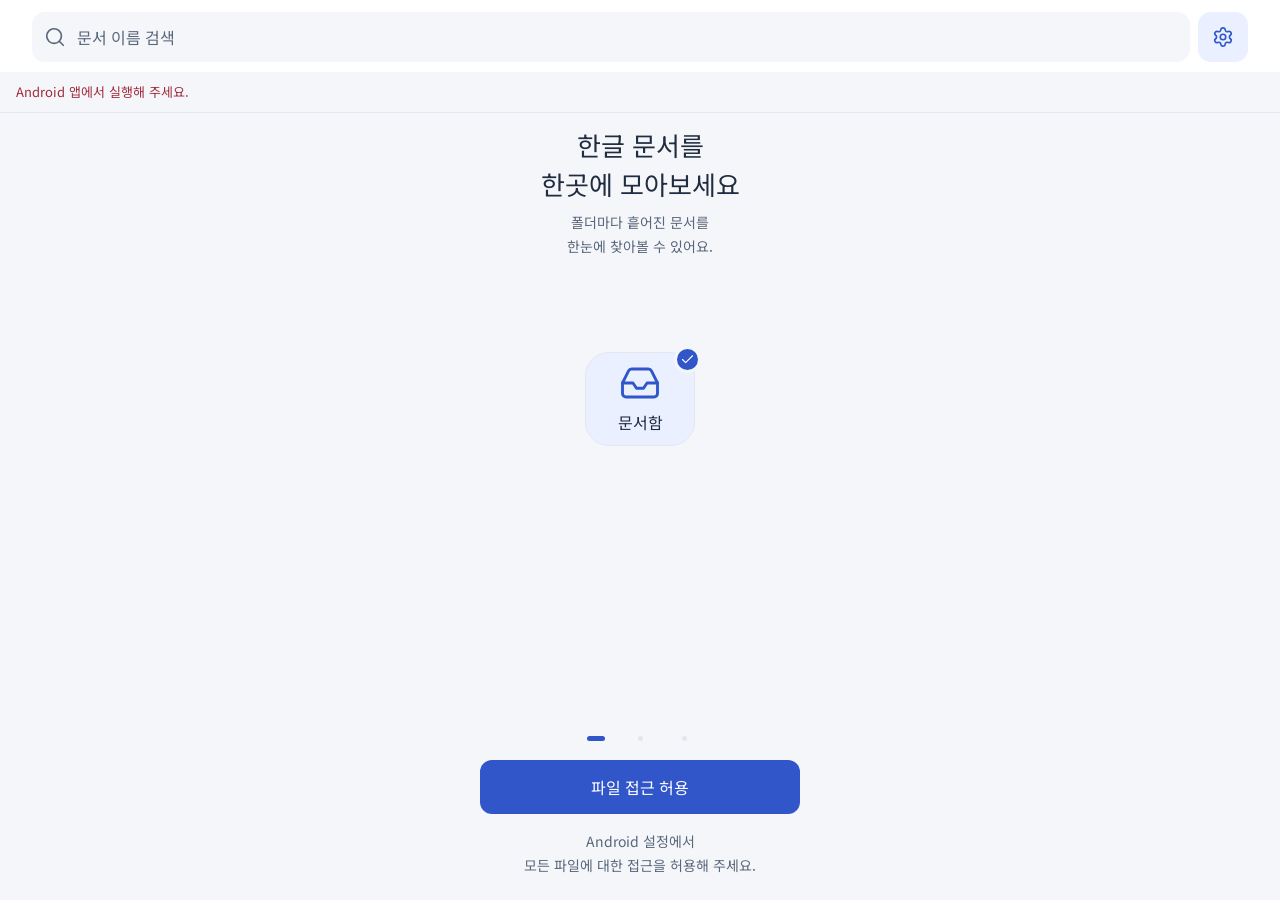
==== commit f12a2120: "Port desktop editing features and add Galaxy Tab landscape workspace" ====
--- a/app/src/main/assets/index.html
+++ b/app/src/main/assets/index.html
@@ -1 +1,2 @@
-<!doctype html><html lang="ko"><head><meta charset="utf-8"><meta name="viewport" content="width=device-width,initial-scale=1,maximum-scale=1,user-scalable=no"><meta name="color-scheme" content="light dark"><meta http-equiv="Content-Security-Policy" content="default-src 'none'; script-src 'self' 'wasm-unsafe-eval'; style-src 'self' 'unsafe-inline'; img-src 'self' data: blob:; font-src 'self'; connect-src 'self'; worker-src 'self'; frame-src 'none'; object-src 'none'; base-uri 'none'; form-action 'none'"><title>hwpxxx</title><link rel="stylesheet" href="app.css"><link rel="stylesheet" href="library.css"><link rel="stylesheet" href="native.css"><script src="icons.js" defer></script><script src="app.js" type="module"></script></head><body><div id="hwp-app"><div class="app"><main id="content"></main><div class="overlay" id="overlay" hidden><section id="sheet" class="sheet" role="dialog" aria-modal="true" aria-labelledby="sheet-title"></section></div><span id="announce" class="hwp-sr" aria-live="polite" aria-atomic="true"></span></div></div><div id="print-root" aria-hidden="true"></div></body></html>
+<!doctype html><html lang="ko"><head><meta charset="utf-8"><meta name="viewport" content="width=device-width,initial-scale=1,maximum-scale=1,user-scalable=no"><meta name="color-scheme" content="light dark"><meta http-equiv="Content-Security-Policy" content="default-src 'none'; script-src 'self' 'wasm-unsafe-eval'; style-src 'self' 'unsafe-inline'; img-src 'self' data: blob:; font-src 'self'; connect-src 'self'; worker-src 'self'; frame-src 'none'; object-src 'none'; base-uri 'none'; form-action 'none'"><title>hwpxxx</title><link rel="stylesheet" href="app.css"><link rel="stylesheet" href="library.css"><link rel="stylesheet" href="native.css"><link rel="stylesheet" href="tablet.css"><script src="icons.js" defer></script><script src="app.js" type="module"></script></head><body><div id="hwp-app"><div class="app"><main id="content"></main><div class="overlay" id="overlay" hidden><section id="sheet" class="sheet" role="dialog" aria-modal="true" aria-labelledby="sheet-title"></section></div><span id="announce" class="hwp-sr" aria-live="polite" aria-atomic="true"></span></div></div><div id="print-root" aria-hidden="true"></div></body></html>
+
--- a/app/src/main/assets/tablet.css
+++ b/app/src/main/assets/tablet.css
@@ -0,0 +1,50 @@
+/* Touch targets stay usable with Tab S7 landscape, DeX and split screen. */
+#hwp-app .edit-tools{display:flex;overflow-x:auto;overscroll-behavior-x:contain;scrollbar-width:thin;gap:2px}
+#hwp-app .edit-tools .tool{flex:0 0 56px;min-height:52px}
+#hwp-app .edit-tools .tool[aria-pressed=true]{background:var(--soft);color:var(--brand)}
+#hwp-app .metric-field{display:flex;flex-direction:column;gap:4px;font-size:12px;min-width:0;flex:1}
+#hwp-app .metric-field span{display:flex;align-items:center;gap:4px}
+#hwp-app .metric-field input{width:72px;max-width:100%;min-height:44px;color:var(--ink);background:var(--bg);border:1px solid var(--line);border-radius:8px;padding:6px;font:inherit}
+#hwp-app .panel-row{flex-wrap:wrap}
+#hwp-app .pages{margin-inline:auto}
+#hwp-app .page{overflow:visible}
+#hwp-app .page>img{width:100%;display:block}
+#hwp-app .memo-mark{position:absolute;min-height:0!important;min-width:0!important;padding:0!important;border:0;border-inline:2px solid #269557;background:#40c87830;border-radius:1px;z-index:1;pointer-events:none}
+#hwp-app .memo-box{display:none;position:absolute;left:calc(100% + 12px);width:190px;min-height:44px;padding:9px;text-align:left;border:1px solid #73aa72;border-radius:5px;background:#f1fae9;color:#173324;font-size:12px;overflow-wrap:anywhere;z-index:1}
+#hwp-app .memo-box strong,#hwp-app .memo-box span{display:block;white-space:pre-wrap}
+#hwp-app .memo-box span{max-height:100px;overflow:auto;margin-top:5px}
+#hwp-app .memo-guide{display:none;position:absolute;border-top:1px dashed #61935b;pointer-events:none}
+#hwp-app .memo-card{border:1px solid var(--line);border-radius:12px;padding:12px;margin-top:10px;overflow-wrap:anywhere}
+#hwp-app .memo-card strong,#hwp-app .memo-card small{display:block}
+#hwp-app .memo-card p{white-space:pre-wrap;font-size:13px;line-height:1.6}
+#hwp-app .memo-anchor{min-height:44px;text-align:left;color:var(--brand);background:var(--soft);padding:8px;border-radius:6px;width:100%;margin-top:6px}
+#hwp-app #memo-text{resize:vertical;max-height:35vh}
+#hwp-app .edit-panel select{width:100%;min-height:44px}
+@media(min-width:1000px) and (orientation:landscape){
+ #hwp-app .reader.is-editing{--sidebar:300px;--editor-top:72px}
+ #hwp-app .reader.is-editing .edit-top{height:var(--editor-top);padding:8px 20px;grid-template-columns:minmax(100px,140px) minmax(100px,140px) minmax(180px,240px);justify-content:end}
+ #hwp-app .reader.is-editing .edit-top button{min-height:44px}
+ #hwp-app .reader.is-editing .reader-scroll{right:var(--sidebar);padding-inline:24px}
+ #hwp-app .reader.is-editing .edit-bottom{top:var(--editor-top);bottom:0;left:auto;right:0;width:var(--sidebar);display:flex;flex-direction:column;border-top:0;border-left:1px solid var(--line)}
+ #hwp-app .reader.is-editing .edit-tools{order:0;display:grid;grid-template-columns:repeat(4,minmax(0,1fr));flex-shrink:0;overflow:visible;padding:8px}
+ #hwp-app .reader.is-editing .edit-tools .tool{min-height:52px;flex-direction:column;padding:5px 0}
+ #hwp-app .reader.is-editing .edit-panel{order:1;max-height:none;min-height:0;overflow:auto;flex:1;padding:14px;border-top:1px solid var(--line)}
+ #hwp-app .reader.is-editing .panel-title{display:block}
+ #hwp-app .reader.is-editing .reader-rail{right:calc(var(--sidebar) + 4px)}
+ #hwp-app .hw-header,#hwp-app .hw-tools{padding-inline:32px}
+ #hwp-app .hw-docs:not([data-view=list]){grid-template-columns:repeat(auto-fill,minmax(190px,1fr))}
+ #hwp-app .overlay{align-items:center;justify-content:center;padding:24px}
+ #hwp-app .sheet{max-height:calc(100% - 32px);border-radius:22px}
+}
+/* The memo panel remains available at every size; margin cards need extra room. */
+@media(min-width:1600px) and (orientation:landscape){
+ #hwp-app .reader.is-editing .reader-scroll{padding-right:228px}
+ #hwp-app .memo-box,#hwp-app .memo-guide{display:block}
+}
+@media(max-height:380px){
+ #hwp-app .reader.is-editing .edit-top{display:grid;min-height:44px;padding-block:2px}
+ #hwp-app .reader.is-editing{--editor-top:52px}
+ #hwp-app .reader.is-editing .edit-tools{grid-template-columns:repeat(6,minmax(0,1fr))}
+ #hwp-app .reader.is-editing .edit-tools .tool{min-height:44px;font-size:10px}
+ #hwp-app .reader.is-editing .edit-tools .tool svg{width:18px;height:18px}
+}
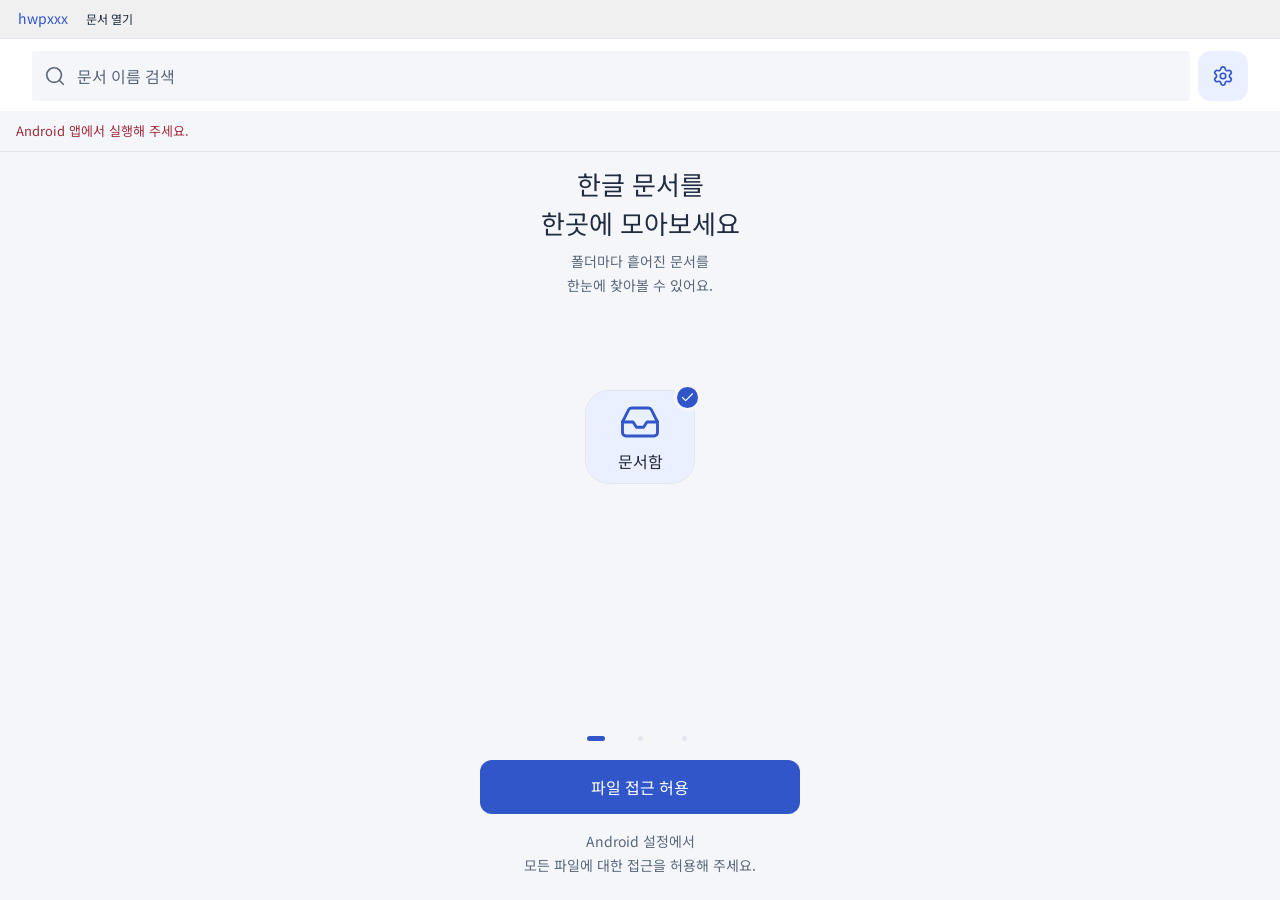
==== commit 6ae64ec2: "Align Android editor chrome with the PC Studio interface" ====
--- a/app/src/main/assets/index.html
+++ b/app/src/main/assets/index.html
@@ -1,2 +1,2 @@
-<!doctype html><html lang="ko"><head><meta charset="utf-8"><meta name="viewport" content="width=device-width,initial-scale=1,maximum-scale=1,user-scalable=no"><meta name="color-scheme" content="light dark"><meta http-equiv="Content-Security-Policy" content="default-src 'none'; script-src 'self' 'wasm-unsafe-eval'; style-src 'self' 'unsafe-inline'; img-src 'self' data: blob:; font-src 'self'; connect-src 'self'; worker-src 'self'; frame-src 'none'; object-src 'none'; base-uri 'none'; form-action 'none'"><title>hwpxxx</title><link rel="stylesheet" href="app.css"><link rel="stylesheet" href="library.css"><link rel="stylesheet" href="native.css"><link rel="stylesheet" href="tablet.css"><script src="icons.js" defer></script><script src="app.js" type="module"></script></head><body><div id="hwp-app"><div class="app"><main id="content"></main><div class="overlay" id="overlay" hidden><section id="sheet" class="sheet" role="dialog" aria-modal="true" aria-labelledby="sheet-title"></section></div><span id="announce" class="hwp-sr" aria-live="polite" aria-atomic="true"></span></div></div><div id="print-root" aria-hidden="true"></div></body></html>
+<!doctype html><html lang="ko"><head><meta charset="utf-8"><meta name="viewport" content="width=device-width,initial-scale=1,maximum-scale=1,user-scalable=no"><meta name="color-scheme" content="light dark"><meta http-equiv="Content-Security-Policy" content="default-src 'none'; script-src 'self' 'wasm-unsafe-eval'; style-src 'self' 'unsafe-inline'; img-src 'self' data: blob:; font-src 'self'; connect-src 'self'; worker-src 'self'; frame-src 'none'; object-src 'none'; base-uri 'none'; form-action 'none'"><title>hwpxxx</title><link rel="stylesheet" href="app.css"><link rel="stylesheet" href="library.css"><link rel="stylesheet" href="native.css"><link rel="stylesheet" href="tablet.css"><link rel="stylesheet" href="desktop.css"><script src="icons.js" defer></script><script src="app.js" type="module"></script></head><body><div id="hwp-app"><div class="app"><main id="content"></main><div class="overlay" id="overlay" hidden><section id="sheet" class="sheet" role="dialog" aria-modal="true" aria-labelledby="sheet-title"></section></div><span id="announce" class="hwp-sr" aria-live="polite" aria-atomic="true"></span></div></div><div id="print-root" aria-hidden="true"></div></body></html>
 
--- a/app/src/main/assets/app.css
+++ b/app/src/main/assets/app.css
@@ -11,7 +11,7 @@
 #hwp-app .nav{display:grid;grid-template-columns:repeat(3,1fr);padding:7px 8px 12px;background:var(--surface);border-top:1px solid var(--line)}#hwp-app .nav button{display:flex;flex-direction:column;align-items:center;justify-content:center;gap:4px;min-height:59px;font-size:12px;border-radius:12px;color:var(--muted)}#hwp-app .nav button[aria-current="page"]{color:var(--brand);background:var(--soft);font-weight:500}
 #hwp-app .settings-body{height:566px;overflow:auto;padding:20px 18px}#hwp-app .settings-group{border:1px solid var(--line);background:var(--surface);border-radius:14px;overflow:hidden;margin-bottom:18px}#hwp-app .setting{min-height:76px;width:100%;display:flex;align-items:center;justify-content:space-between;gap:10px;text-align:left;padding:15px!important}#hwp-app .setting+.setting{border-top:1px solid var(--line)}#hwp-app .setting small{display:block;color:var(--muted);font-size:12px;margin-top:4px}#hwp-app select.field{appearance:auto}#hwp-app .theme{min-height:48px;border:1px solid var(--line);border-radius:9px;background:var(--surface);padding:5px;max-width:116px}
 #hwp-app .reader{position:relative;height:714px;background:var(--bg)}#hwp-app .reader-top{position:absolute;z-index:2;top:0;left:0;right:0;background:var(--surface);border-bottom:1px solid var(--line);padding:8px;min-height:68px}#hwp-app .reader-name{flex:1;min-width:0;text-align:left;font-size:13px;padding:2px 0!important;min-height:48px;overflow-wrap:anywhere;display:-webkit-box;-webkit-line-clamp:2;-webkit-box-orient:vertical;overflow:hidden}#hwp-app .pdf{padding:8px 10px;min-height:48px;white-space:nowrap;display:flex;align-items:center;gap:5px;color:var(--brand);font-size:12px}#hwp-app .reader-scroll{height:100%;overflow:auto;overscroll-behavior:contain;padding:92px 18px 145px;scrollbar-width:thin;touch-action:pan-y pinch-zoom}#hwp-app .paper{min-height:650px;background:var(--paper);color:var(--paperink);box-shadow:0 3px 12px #192b4510;padding:32px 24px;font-size:13px;overflow-wrap:anywhere}#hwp-app .paper h2{text-align:center;font-size:20px;margin-bottom:28px;color:var(--paperink)}#hwp-app .paper h3{font-size:14px;color:var(--paperink);margin-top:25px}#hwp-app .paper p{margin:12px 0}#hwp-app .paper table{border-collapse:collapse;table-layout:fixed;width:100%;font-size:12px;margin:18px 0;color:var(--paperink)}#hwp-app .paper th,#hwp-app .paper td{padding:8px 6px;border:1px solid #b5c0d0;text-align:left;overflow-wrap:anywhere;font-weight:400}#hwp-app .paper th{background:#edf1f7;font-weight:500}#hwp-app .reader-bottom{position:absolute;z-index:2;bottom:0;left:0;right:0;background:var(--surface);border-top:1px solid var(--line);padding:6px 14px 10px}#hwp-app .page-label{font-size:12px;color:var(--muted)}#hwp-app .zoom{font-size:12px;min-height:48px;padding:0 9px;display:flex;align-items:center;gap:5px}#hwp-app .read-controls{transition:opacity 180ms ease;opacity:1}#hwp-app .reader.menus-hidden .read-controls{opacity:0;pointer-events:none}#hwp-app .edit-top{display:flex;align-items:center;gap:4px;flex-wrap:wrap;padding:8px;background:var(--surface);border-bottom:1px solid var(--line);position:absolute;z-index:3;top:0;left:0;right:0}#hwp-app .edit-top button{flex:1;white-space:nowrap;font-size:13px;padding:10px 7px}#hwp-app .edit-top button:first-child{flex:.7;background:var(--soft);color:var(--brand)}#hwp-app .edit-top button:last-child{flex:1.6}#hwp-app .edit-field{display:block;width:100%;resize:none;border:0;padding:0;background:transparent;color:var(--paperink);font-size:inherit;line-height:1.8;min-height:650px;outline-offset:7px}#hwp-app .edit-paper{padding:28px 22px}#hwp-app .reader.is-editing .reader-scroll{padding-top:88px;padding-bottom:30px}
-#hwp-app .overlay{position:absolute;inset:0;z-index:5;display:flex;align-items:flex-end;background:var(--scrim)}#hwp-app .sheet{width:100%;background:var(--surface);padding:24px 20px;border-radius:24px 24px 0 0;max-height:95%;overflow:auto;box-shadow:0 -5px 25px #00000018}#hwp-app .sheet p{font-size:13px;color:var(--muted);line-height:1.65}#hwp-app .sheet-actions{display:flex;flex-wrap:wrap;gap:8px;margin-top:22px}#hwp-app .sheet-actions button{flex:1;min-width:80px}#hwp-app .sheet-actions.vertical{flex-direction:column}#hwp-app .benefit{display:grid;grid-template-columns:1fr 20px 1fr 20px 1fr;align-items:center;gap:2px;margin:24px 0 20px;color:var(--brand)}#hwp-app .benefit-step{min-width:0;text-align:center;font-size:11px;color:var(--muted)}#hwp-app .benefit-step>svg{display:block;width:30px;height:30px;margin:0 auto 9px;color:var(--brand)}#hwp-app .benefit-step strong{display:block;color:var(--ink);font-size:12px;margin-bottom:3px}#hwp-app .benefit>svg{width:16px;height:16px}#hwp-app .field-label{display:block;font-size:13px;margin:17px 0 7px}#hwp-app .field{display:block;min-width:0;width:100%;min-height:48px;border:1px solid var(--line);border-radius:10px;background:var(--bg);padding:10px 12px;font-size:16px}#hwp-app .name-entry{display:flex;align-items:center;gap:6px}#hwp-app .name-entry input{flex:1}#hwp-app .extension{flex:none;color:var(--muted)}#hwp-app .error{color:var(--danger)!important;font-size:12px;min-height:19px;margin-top:9px;overflow-wrap:anywhere}#hwp-app .fullpath{overflow-wrap:anywhere;font-size:13px}#hwp-app .info-grid{display:grid;grid-template-columns:52px 1fr;gap:12px 8px;font-size:13px;margin:20px 0}#hwp-app .info-grid dt{color:var(--muted)}#hwp-app .info-grid dd{margin:0;overflow-wrap:anywhere}#hwp-app .toast{position:absolute;z-index:8;bottom:92px;left:14px;right:14px;background:var(--ink);color:var(--surface);border-radius:12px;padding:13px 16px;font-size:13px;box-shadow:0 3px 16px #00000022;pointer-events:none}#hwp-app .reader-toast .toast{bottom:115px}
+#hwp-app .overlay{position:absolute;top:0;right:0;bottom:0;left:0;inset:0;z-index:5;display:flex;align-items:flex-end;background:var(--scrim)}#hwp-app .sheet{width:100%;background:var(--surface);padding:24px 20px;border-radius:24px 24px 0 0;max-height:95%;overflow:auto;box-shadow:0 -5px 25px #00000018}#hwp-app .sheet p{font-size:13px;color:var(--muted);line-height:1.65}#hwp-app .sheet-actions{display:flex;flex-wrap:wrap;gap:8px;margin-top:22px}#hwp-app .sheet-actions button{flex:1;min-width:80px}#hwp-app .sheet-actions.vertical{flex-direction:column}#hwp-app .benefit{display:grid;grid-template-columns:1fr 20px 1fr 20px 1fr;align-items:center;gap:2px;margin:24px 0 20px;color:var(--brand)}#hwp-app .benefit-step{min-width:0;text-align:center;font-size:11px;color:var(--muted)}#hwp-app .benefit-step>svg{display:block;width:30px;height:30px;margin:0 auto 9px;color:var(--brand)}#hwp-app .benefit-step strong{display:block;color:var(--ink);font-size:12px;margin-bottom:3px}#hwp-app .benefit>svg{width:16px;height:16px}#hwp-app .field-label{display:block;font-size:13px;margin:17px 0 7px}#hwp-app .field{display:block;min-width:0;width:100%;min-height:48px;border:1px solid var(--line);border-radius:10px;background:var(--bg);padding:10px 12px;font-size:16px}#hwp-app .name-entry{display:flex;align-items:center;gap:6px}#hwp-app .name-entry input{flex:1}#hwp-app .extension{flex:none;color:var(--muted)}#hwp-app .error{color:var(--danger)!important;font-size:12px;min-height:19px;margin-top:9px;overflow-wrap:anywhere}#hwp-app .fullpath{overflow-wrap:anywhere;font-size:13px}#hwp-app .info-grid{display:grid;grid-template-columns:52px 1fr;gap:12px 8px;font-size:13px;margin:20px 0}#hwp-app .info-grid dt{color:var(--muted)}#hwp-app .info-grid dd{margin:0;overflow-wrap:anywhere}#hwp-app .toast{position:absolute;z-index:8;bottom:92px;left:14px;right:14px;background:var(--ink);color:var(--surface);border-radius:12px;padding:13px 16px;font-size:13px;box-shadow:0 3px 16px #00000022;pointer-events:none}#hwp-app .reader-toast .toast{bottom:115px}
 @media(max-width:355px){#hwp-app .head{padding:20px 14px 12px}#hwp-app .library-scroll{padding:0 10px 15px}#hwp-app .docs{gap:8px}#hwp-app .tools{padding:5px 9px}#hwp-app .paper{padding:28px 18px}#hwp-app .reader-scroll{padding-left:12px;padding-right:12px}#hwp-app .sheet{padding:22px 16px}#hwp-app .reader-top{gap:3px}#hwp-app .reader-name{font-size:12px}}
 @media(prefers-reduced-motion:reduce){#hwp-app .read-controls{transition:none}#hwp-app .hint-once{animation:none}}
 #hwp-app .reader-top{padding:8px 12px 12px}
@@ -53,7 +53,7 @@
 #hwp-app .library-scroll-thumb::before{content:"";position:absolute;right:7px;top:6px;bottom:6px;width:4px;border-radius:4px;background:var(--muted);opacity:.55}
 #hwp-app .library-scroll-thumb:active::before{opacity:.9}
 #hwp-app .library-scroll-thumb:disabled{opacity:1}
-#hwp-app .folder-overlay .sheet{position:absolute;inset:12px 10px;width:auto;height:auto;max-height:none;padding:0;border-radius:24px;display:flex;flex-direction:column;overflow:hidden;background:var(--surface)}
+#hwp-app .folder-overlay .sheet{position:absolute;top:12px;right:10px;bottom:12px;left:10px;inset:12px 10px;width:auto;height:auto;max-height:none;padding:0;border-radius:24px;display:flex;flex-direction:column;overflow:hidden;background:var(--surface)}
 #hwp-app .folder-head{padding:18px 18px 8px;flex:none}
 #hwp-app .folder-head h2{margin:0;font-size:23px;letter-spacing:-.6px;flex:1;min-width:0}
 #hwp-app .folder-head .row{gap:2px}
@@ -87,3 +87,4 @@
 #hwp-app .folder-create .error{margin:5px 0 0;min-height:0}
 #hwp-app .folder-footer>.error:empty{display:none}
 @media(max-width:355px){#hwp-app .folder-head{padding:16px 12px 6px}#hwp-app .folder-head h2{font-size:21px}#hwp-app .folder-list{padding:0 14px}#hwp-app .folder-footer{padding:12px 14px 16px}#hwp-app .folder-path{padding-left:8px;padding-right:8px}}
+
--- a/app/src/main/assets/library.css
+++ b/app/src/main/assets/library.css
@@ -71,7 +71,7 @@
 #hwp-app .hw-anim-sheet{position:absolute;top:0;left:0;width:40px;height:50px;display:flex;flex-direction:column;align-items:center;justify-content:center;gap:3px;border:1px solid var(--hw-line);border-radius:9px;background:var(--hw-surface);color:var(--hw-brand);box-shadow:0 3px 9px #00000012;z-index:2;pointer-events:none;transform-origin:center}
 #hwp-app .hw-anim-sheet svg{width:23px;height:23px;stroke-width:1.5}
 #hwp-app .hw-anim-sheet small{font-size:11px;line-height:13px}
-#hwp-app .hw-modal-layer{position:absolute;inset:0;z-index:10;background:var(--hw-scrim);display:flex;align-items:center;justify-content:center;padding:16px}
+#hwp-app .hw-modal-layer{position:absolute;top:0;right:0;bottom:0;left:0;inset:0;z-index:10;background:var(--hw-scrim);display:flex;align-items:center;justify-content:center;padding:16px}
 #hwp-app .hw-dialog{width:100%;max-height:calc(100% - 24px);overflow:auto;background:var(--hw-surface);border-radius:22px;padding:20px;box-shadow:0 12px 30px #00000020}
 #hwp-app .hw-dialog h2{font-size:18px;font-weight:500;margin:0 0 16px}
 #hwp-app .hw-dialog p{font-size:13px;color:var(--hw-muted);line-height:1.8;margin:12px 0;word-break:keep-all;overflow-wrap:anywhere}
@@ -118,7 +118,7 @@
 #hwp-app .hw-intro-slide{gap:8px;transform:none;transition:opacity .34s ease}
 #hwp-app .hw-intro-slide h2{margin:0;font-size:25px;line-height:1.5;font-weight:500;color:var(--hw-ink)}
 #hwp-app .hw-intro-subtitle{margin:0;font-size:14px;line-height:1.7;color:var(--hw-muted);word-break:keep-all}
-#hwp-app .hw-flat-scene{position:relative;width:100%;height:248px;isolation:isolate;overflow:clip}
+#hwp-app .hw-flat-scene{position:relative;width:100%;height:248px;isolation:isolate;overflow:hidden;overflow:clip}
 #hwp-app .hw-intro-pager{display:flex;justify-content:center;align-items:center;gap:0;flex:none;margin:0 auto 0;height:44px}
 #hwp-app .hw-intro-dot{width:44px;height:44px;display:grid;place-items:center;border:0;background:transparent;padding:0!important}
 #hwp-app .hw-intro-dot::after{content:"";display:block;width:5px;height:5px;background:var(--hw-line);border-radius:8px;transition:width .24s,background .24s}
@@ -131,7 +131,7 @@
 #hwp-app .hw-free-stage{position:absolute;left:50%;top:50%;transform:translate(-50%,-50%);width:100%;display:flex;flex-direction:column;align-items:center;gap:26px;color:var(--hw-brand)}
 #hwp-app .hw-free-price-stage{opacity:0}
 #hwp-app .hw-large-ad{position:relative;width:174px;height:122px;display:block}
-#hwp-app .hw-ad-letter{position:absolute;inset:0;display:grid;place-items:center;font-size:88px;line-height:122px;font-weight:500;letter-spacing:-.03em}
+#hwp-app .hw-ad-letter{position:absolute;top:0;right:0;bottom:0;left:0;inset:0;display:grid;place-items:center;font-size:88px;line-height:122px;font-weight:500;letter-spacing:-.03em}
 #hwp-app .hw-ad-upper{clip-path:polygon(0 0,100% 0,100% 8%,0 92%)}
 #hwp-app .hw-ad-lower{clip-path:polygon(0 92%,100% 8%,100% 100%,0 100%)}
 #hwp-app .hw-large-zero{height:122px;display:flex;align-items:baseline;justify-content:center;gap:5px;font-size:88px;line-height:122px;font-weight:500;letter-spacing:-.03em}
@@ -142,7 +142,7 @@
 #hwp-app .hw-security-art svg{display:block;width:100%!important;height:100%!important;stroke-width:1.35}
 #hwp-app .hw-circle-art{--hw-ban-diameter:232px;--hw-ban-row-width:208px;--hw-ban-row-height:72px;--hw-ban-type-size:28px;--hw-ban-icon-size:32px;--hw-ban-gap:14px;--hw-ban-ring:2px;--hw-ban-line:2.5px;--hw-ban-angle:-45deg;width:var(--hw-ban-diameter);height:var(--hw-ban-diameter);display:grid;place-items:center}
 #hwp-app .hw-circle-mode-filled{--hw-ban-diameter:220px;--hw-ban-row-width:188px;--hw-ban-row-height:68px;--hw-ban-icon-size:30px;--hw-ban-gap:12px;--hw-ban-ring:3px;--hw-ban-line:3.2px}
-#hwp-app .hw-circle-wash{position:absolute;inset:0;border-radius:50%;background:transparent}
+#hwp-app .hw-circle-wash{position:absolute;top:0;right:0;bottom:0;left:0;inset:0;border-radius:50%;background:transparent}
 #hwp-app .hw-circle-mode-filled .hw-circle-wash{background:color-mix(in srgb,var(--hw-soft) 50%,var(--hw-bg))}
 #hwp-app .hw-circle-pill{position:relative;width:var(--hw-ban-row-width);height:var(--hw-ban-row-height);display:flex;align-items:center;justify-content:center;border:1px solid var(--hw-line);border-radius:20px;background:var(--hw-soft);z-index:1}
 #hwp-app .hw-circle-mode-filled .hw-circle-pill{background:var(--hw-bg);border-color:color-mix(in srgb,var(--hw-brand) 24%,var(--hw-bg))}
@@ -150,7 +150,7 @@
 #hwp-app .hw-circle-upload{width:var(--hw-ban-icon-size);height:var(--hw-ban-icon-size);display:block;flex:none}
 #hwp-app .hw-circle-upload svg{stroke-width:1.4}
 #hwp-app .hw-circle-word{font-size:var(--hw-ban-type-size);line-height:42px;font-weight:500;letter-spacing:-.03em;white-space:nowrap}
-#hwp-app .hw-circle-ring{position:absolute;inset:0;border:var(--hw-ban-ring) solid var(--hw-brand);border-radius:50%;z-index:2}
+#hwp-app .hw-circle-ring{position:absolute;top:0;right:0;bottom:0;left:0;inset:0;border:var(--hw-ban-ring) solid var(--hw-brand);border-radius:50%;z-index:2}
 #hwp-app .hw-circle-slash{position:absolute;left:50%;top:50%;width:calc(var(--hw-ban-diameter) - 3px);height:var(--hw-ban-line);transform:translate(-50%,-50%) rotate(var(--hw-ban-angle));z-index:3}
 #hwp-app .hw-circle-stroke{display:block;width:100%;height:100%;border-radius:8px;background:var(--hw-brand);box-shadow:0 0 0 1.5px var(--hw-bg)}
 #hwp-app :is(.hw-screen,.hw-dialog) svg{width:22px!important;height:22px!important}
@@ -189,3 +189,7 @@
 #hwp-app .hw-intro-slide .hw-intro-subtitle{font-size:14px;line-height:1.7;margin:0;font-weight:400}
 #hwp-app .hw-intro-slide .hw-flat-scene{height:264px;flex:none}
 #hwp-app .hw-intro-slide{transition:none!important;transform:none!important}
+
+
+#hwp-app .termux-settings>h3,#hwp-app .termux-settings>p,#hwp-app .termux-settings>.row{margin:12px 16px}
+#hwp-app .termux-settings .textbtn{padding:8px;white-space:nowrap}
--- a/app/src/main/assets/native.css
+++ b/app/src/main/assets/native.css
@@ -8,7 +8,7 @@
 #hwp-app .nav{flex:none;padding-bottom:8px}#hwp-app .settings-body{height:auto;flex:1;min-height:0}
 #hwp-app .thumb img{width:100%;height:100%;object-fit:cover;object-position:top center;background:white;box-shadow:0 2px 8px #15294d18}
 #hwp-app .reader{height:100%;width:100%;flex:1;min-height:0}
-#hwp-app .reader-scroll{padding:76px 18px 16px;touch-action:pan-x pan-y;scrollbar-width:none;overflow:auto;position:absolute;inset:0}
+#hwp-app .reader-scroll{padding:76px 18px 16px;touch-action:pan-x pan-y;scrollbar-width:none;overflow:auto;position:absolute;top:0;right:0;bottom:0;left:0;inset:0}
 #hwp-app .reader-scroll::-webkit-scrollbar{display:none}
 #hwp-app .pages{position:relative;width:100%;transform-origin:0 0}
 #hwp-app .page{background:white;position:relative;width:100%;margin:0 0 14px;overflow:hidden;box-shadow:0 2px 8px #17254118;contain:layout style;touch-action:pan-x pan-y}
@@ -22,7 +22,7 @@
 #hwp-app .reader-thumb::before{content:'';position:absolute;right:3px;top:3px;bottom:3px;width:7px;background:var(--muted);opacity:.55;border-radius:6px}
 #hwp-app .page-bubble{position:absolute;right:32px;top:4px;background:var(--ink);color:var(--surface);padding:5px 9px;border-radius:8px;font-size:12px;white-space:nowrap;display:none}
 #hwp-app .reader-rail:active .page-bubble{display:block}
-#hwp-app .folder-list{height:auto}#hwp-app .folder-overlay .sheet{inset:8px;max-height:none}
+#hwp-app .folder-list{height:auto}#hwp-app .folder-overlay .sheet{top:8px;right:8px;bottom:8px;left:8px;inset:8px;max-height:none}
 #hwp-app .folder-order .field{min-height:40px;font-size:13px}
 #hwp-app .folder-path .crumb{max-width:110px}#hwp-app .folder-error{padding:0 18px}
 #hwp-app .folder-footer .field-label{margin-top:0}#hwp-app .folder-footer .name-entry{margin-bottom:12px}
@@ -125,3 +125,10 @@
 #hwp-app .hw-main-button:focus-visible,#hwp-app .hw-intro-dot:focus-visible,#hwp-app .hw-star:focus-visible,#hwp-app .hw-icon:focus-visible,#hwp-app .hw-open:focus-visible{outline:3px solid var(--brand);outline-offset:-3px}
 @media(min-width:650px){#hwp-app .hw-docs:not([data-view=list]){grid-template-columns:repeat(auto-fill,minmax(180px,1fr))}}
 @media(prefers-reduced-motion:reduce){#hwp-app .hw-permission-needed{animation:none}}
+
+
+/* Multi-paragraph selection: the textarea only carries focus and the joined text; the marks are drawn by the engine rectangles. */
+#hwp-app .edit-layer.range-layer{pointer-events:none}
+#hwp-app .draft-row{display:grid;gap:4px;padding:10px 0;border-top:1px solid #8883}
+#hwp-app .draft-row small{opacity:.75;overflow-wrap:anywhere}
+#hwp-app #grid-paste{width:100%;box-sizing:border-box;font-family:inherit}
--- a/app/src/main/assets/tablet.css
+++ b/app/src/main/assets/tablet.css
@@ -6,7 +6,7 @@
 #hwp-app .metric-field span{display:flex;align-items:center;gap:4px}
 #hwp-app .metric-field input{width:72px;max-width:100%;min-height:44px;color:var(--ink);background:var(--bg);border:1px solid var(--line);border-radius:8px;padding:6px;font:inherit}
 #hwp-app .panel-row{flex-wrap:wrap}
-#hwp-app .pages{margin-inline:auto}
+#hwp-app .pages{margin-left:auto;margin-right:auto;margin-inline:auto}
 #hwp-app .page{overflow:visible}
 #hwp-app .page>img{width:100%;display:block}
 #hwp-app .memo-mark{position:absolute;min-height:0!important;min-width:0!important;padding:0!important;border:0;border-inline:2px solid #269557;background:#40c87830;border-radius:1px;z-index:1;pointer-events:none}
@@ -24,7 +24,7 @@
  #hwp-app .reader.is-editing{--sidebar:300px;--editor-top:72px}
  #hwp-app .reader.is-editing .edit-top{height:var(--editor-top);padding:8px 20px;grid-template-columns:minmax(100px,140px) minmax(100px,140px) minmax(180px,240px);justify-content:end}
  #hwp-app .reader.is-editing .edit-top button{min-height:44px}
- #hwp-app .reader.is-editing .reader-scroll{right:var(--sidebar);padding-inline:24px}
+ #hwp-app .reader.is-editing .reader-scroll{right:var(--sidebar);padding-left:24px;padding-right:24px;padding-inline:24px}
  #hwp-app .reader.is-editing .edit-bottom{top:var(--editor-top);bottom:0;left:auto;right:0;width:var(--sidebar);display:flex;flex-direction:column;border-top:0;border-left:1px solid var(--line)}
  #hwp-app .reader.is-editing .edit-tools{order:0;display:grid;grid-template-columns:repeat(4,minmax(0,1fr));flex-shrink:0;overflow:visible;padding:8px}
  #hwp-app .reader.is-editing .edit-tools .tool{min-height:52px;flex-direction:column;padding:5px 0}
@@ -48,3 +48,11 @@
  #hwp-app .reader.is-editing .edit-tools .tool{min-height:44px;font-size:10px}
  #hwp-app .reader.is-editing .edit-tools .tool svg{width:18px;height:18px}
 }
+#hwp-app .copy-cell{border:1px solid var(--line);border-radius:10px;margin:12px 0;padding:8px;font-size:12px}
+#hwp-app .copy-cell label{display:flex;align-items:center;gap:8px;min-height:44px}
+#hwp-app .copy-cell input{width:20px;height:20px;accent-color:var(--brand)}
+
+#hwp-app .zoom-tools{display:flex;align-items:center;justify-content:center;gap:8px;padding:4px;border-bottom:1px solid var(--line);order:0}
+#hwp-app .zoom-tools .chip{min-height:36px;min-width:36px}
+#hwp-app #document-zoom{min-width:48px;text-align:center;font-variant-numeric:tabular-nums}
+@media(pointer:fine){#hwp-app .reader.is-editing .edit-layer{touch-action:auto}#hwp-app .tool{cursor:pointer}}
--- a/app/src/main/assets/desktop.css
+++ b/app/src/main/assets/desktop.css
@@ -0,0 +1,88 @@
+/* PC 1.6.1 Studio chrome: menu / icon toolbox / format strip / workspace / status.
+   Reference: pinned rhwp-studio base, menu-bar, toolbar, style-bar and status-bar CSS. */
+#hwp-app{--desk-workspace:#e0e0e0;--desk-toolbar:#f0f0f0;--desk-hover:#e0e0e0;--desk-accent:#3e62bb}
+#hwp-app[data-theme=dark]{--desk-workspace:#24262b;--desk-toolbar:#292d35;--desk-hover:#3b4350;--desk-accent:#b6c7ff}
+@media(prefers-color-scheme:dark){#hwp-app[data-theme=system]{--desk-workspace:#24262b;--desk-toolbar:#292d35;--desk-hover:#3b4350;--desk-accent:#b6c7ff}}
+#hwp-app .reader.studio-reader{background:var(--desk-workspace)}
+#hwp-app .reader.studio-reader .studio-chrome.reader-top,#hwp-app .reader.studio-reader .studio-chrome.edit-top{display:block;height:auto;min-height:0;padding:0;border-radius:0;border-bottom:1px solid var(--line);background:var(--surface);z-index:5}
+#hwp-app .studio-titlebar{display:flex;align-items:center;gap:8px;min-height:34px;padding:0 10px;border-bottom:1px solid var(--line)}
+#hwp-app .studio-brand{font-weight:700;letter-spacing:-.4px;color:var(--brand);font-size:14px}
+#hwp-app .studio-titlebar .reader-name{display:block;flex:1;min-width:0;min-height:30px!important;height:30px;padding:0 8px!important;overflow:hidden;text-overflow:ellipsis;white-space:nowrap;font-size:12px;font-weight:400;border:0!important;box-shadow:none!important;border-radius:2px;background:transparent!important;color:var(--ink)!important}
+#hwp-app .studio-file-actions{display:flex;align-items:center;gap:4px}
+#hwp-app .studio-chrome button{font-family:inherit;cursor:pointer}
+#hwp-app .studio-file-actions button,#hwp-app .studio-home{display:inline-flex;align-items:center;justify-content:center;gap:5px;flex:none!important;min-height:28px!important;min-width:28px!important;padding:3px 9px!important;border:1px solid var(--line);border-radius:3px;box-shadow:none!important;background:var(--surface)!important;color:var(--ink)!important;font-size:12px;white-space:nowrap}
+#hwp-app .studio-file-actions [data-action=save]:not(:disabled){background:var(--soft)!important;color:var(--brand)!important}
+#hwp-app .studio-chrome button:disabled{opacity:.4;cursor:default}
+#hwp-app .studio-chrome svg{width:18px;height:18px;flex:none}
+#hwp-app .studio-menu-bar{display:flex;align-items:center;gap:0;padding:0 8px;min-height:28px;border-bottom:1px solid var(--line);background:var(--desk-toolbar);font-size:12px}
+#hwp-app .studio-menu{position:relative;flex:none}
+#hwp-app .studio-menu summary{list-style:none;cursor:pointer;padding:5px 13px;line-height:18px;border-radius:2px;user-select:none}
+#hwp-app .studio-menu summary::-webkit-details-marker{display:none}
+#hwp-app .studio-menu[open]>summary{background:var(--desk-accent);color:var(--surface)}
+#hwp-app .studio-dropdown{position:absolute;top:100%;left:0;min-width:230px;padding:4px;background:var(--surface);border:1px solid var(--line);box-shadow:2px 4px 10px #0003;z-index:20;border-radius:2px;max-height:65vh;overflow:auto}
+#hwp-app .studio-menu:last-child .studio-dropdown,#hwp-app .studio-menu:nth-last-child(2) .studio-dropdown{left:auto;right:0}
+#hwp-app .studio-dropdown .studio-menu-command{display:flex;justify-content:space-between;align-items:center;width:100%;gap:24px;min-height:30px;padding:5px 12px;font-size:12px;text-align:left;border:0;border-radius:2px;background:transparent;color:var(--ink);font-weight:400}
+#hwp-app .studio-dropdown kbd{font:11px system-ui;color:var(--muted);white-space:nowrap}
+#hwp-app .studio-chrome button:not(:disabled):hover,#hwp-app .studio-menu summary:hover{background:var(--desk-hover)!important}
+#hwp-app .studio-chrome :is(button,summary,select):focus-visible{outline:2px solid var(--brand);outline-offset:-2px}
+#hwp-app .reader.studio-reader .edit-bottom{position:static;display:block;width:auto;border:0;background:var(--surface)}
+#hwp-app .reader.studio-reader .edit-tools{display:flex;align-items:center;overflow-x:auto;overflow-y:hidden;flex-wrap:nowrap;height:58px;padding:2px 8px;gap:2px;background:linear-gradient(var(--surface),var(--desk-toolbar));border-bottom:1px solid var(--line)}
+#hwp-app .reader.studio-reader .edit-tools .tool{display:flex;flex-direction:column;flex:0 0 58px;min-width:58px;min-height:50px;height:50px;gap:4px;padding:4px 2px;border:1px solid transparent;border-radius:3px;font-size:11px;font-weight:400;color:var(--ink);background:transparent;white-space:nowrap}
+#hwp-app .reader.studio-reader .edit-tools .tool svg{width:20px;height:20px}
+#hwp-app .reader.studio-reader .edit-tools .tool[aria-pressed=true],#hwp-app .reader.studio-reader .edit-tools .tool.open{border-color:var(--brand);background:var(--soft)}
+#hwp-app .studio-separator{height:32px;border-left:1px solid var(--line);margin:0 7px;flex:none}
+#hwp-app .studio-style-bar{display:flex;align-items:center;gap:8px;padding:5px 10px;min-height:44px;background:var(--desk-toolbar);overflow-x:auto;border-bottom:1px solid var(--line);font-size:11px;white-space:nowrap}
+#hwp-app .studio-style-bar label{display:flex;align-items:center;gap:6px;color:var(--muted)}
+#hwp-app .studio-style-bar select{width:82px;min-height:28px;border:1px solid var(--line);border-radius:2px;background:var(--surface);color:var(--ink);font:12px inherit}
+#hwp-app .studio-style-bar .studio-align{display:flex;align-items:center;justify-content:center;min-height:28px;min-width:30px;padding:3px;border:1px solid transparent;border-radius:2px;background:transparent;color:var(--ink)}
+#hwp-app .studio-align[aria-pressed=true]{border-color:var(--brand);background:var(--soft)}
+#hwp-app .studio-group-label{font-size:10px;color:var(--muted);margin-left:8px}
+#hwp-app .reader.studio-reader .edit-panel{position:absolute;top:100%;left:auto;right:12px;width:320px;max-width:calc(100vw - 24px);max-height:45vh;padding:14px;border:1px solid var(--line);border-radius:3px;box-shadow:0 4px 12px #0003;background:var(--surface);overflow:auto;z-index:6}
+#hwp-app .reader.studio-reader .edit-panel[hidden]{display:none!important}
+#hwp-app .reader.studio-reader .reader-scroll{right:0!important;left:0;top:0;bottom:0;padding-left:32px;padding-right:32px;scrollbar-width:thin}
+#hwp-app .reader.studio-reader .reader-scroll::-webkit-scrollbar{display:block;width:10px;height:10px}
+#hwp-app .reader.studio-reader .reader-scroll::-webkit-scrollbar-thumb{background:var(--line);border:2px solid var(--desk-workspace);border-radius:5px}
+#hwp-app .reader.studio-reader .page{box-shadow:0 2px 6px #0003;margin-bottom:20px}
+#hwp-app .reader.studio-reader .reader-rail{right:0}
+#hwp-app .studio-status{display:flex;align-items:center;gap:14px;position:absolute;bottom:0;left:0;right:0;z-index:4;min-height:30px;padding:0 12px;border-top:1px solid var(--line);background:var(--desk-toolbar);font-size:11px}
+#hwp-app .studio-status .page-label{font-size:11px;white-space:nowrap}
+#hwp-app .studio-mode{border-left:1px solid var(--line);padding-left:14px;color:var(--muted)}
+#hwp-app .studio-status .zoom-tools{margin-left:auto;border:0;padding:0;gap:4px}
+#hwp-app .studio-status .chip{min-height:28px;min-width:28px;padding:2px 7px;border-radius:2px;background:transparent;color:var(--ink);font-size:11px}
+#hwp-app .studio-status svg{width:16px;height:16px}
+#hwp-app .studio-status #document-zoom{font-size:11px}
+@media(min-width:1600px){#hwp-app .reader.studio-reader.is-editing .reader-scroll{padding-right:228px}}
+@media(max-width:600px){#hwp-app .studio-titlebar{flex-wrap:wrap;gap:4px;padding:4px 8px}#hwp-app .studio-file-actions{margin-left:auto}#hwp-app .studio-brand{font-size:12px}#hwp-app .studio-menu-bar{padding:0 2px}#hwp-app .studio-menu summary{padding-inline:9px}#hwp-app .studio-dropdown{min-width:200px}#hwp-app .studio-menu:nth-child(n+4) .studio-dropdown{left:auto;right:0}#hwp-app .studio-group-label{display:none}#hwp-app .reader.studio-reader .reader-scroll{padding-inline:12px}#hwp-app .studio-mode{display:none}}
+@media(pointer:coarse){#hwp-app .studio-menu summary{min-height:44px;display:flex;align-items:center;box-sizing:border-box;padding-inline:8px}#hwp-app .studio-dropdown .studio-menu-command{min-height:44px}#hwp-app .studio-file-actions button,#hwp-app .studio-home{min-height:44px!important}#hwp-app .studio-style-bar select,#hwp-app .studio-style-bar .studio-align{min-height:44px}#hwp-app .studio-status .chip{min-height:44px}}
+@media print{#hwp-app .studio-chrome,#hwp-app .studio-status{display:none}}
+
+#hwp-app .studio-chrome .studio-titlebar .studio-file-actions{flex:0 0 auto;display:flex}
+#hwp-app .studio-chrome .studio-titlebar{width:100%;box-sizing:border-box}
+
+#hwp-app .studio-library-title{display:flex;align-items:center;gap:18px;padding:8px 18px;border-bottom:1px solid var(--line);background:var(--desk-toolbar);font-size:12px}
+#hwp-app .studio-library-title strong{color:var(--brand);font-size:14px}
+#hwp-app .hw-screen .hw-search{border-radius:3px}
+#hwp-app .hw-screen .hw-doc{border-radius:4px}
+#hwp-app .studio-chrome{font-family:system-ui,OfflineNoto,sans-serif}
+
+#hwp-app{--studio-sprite:url('branding/desktop-icons.svg')}
+#hwp-app[data-theme=dark]{--studio-sprite:url('branding/desktop-icons-dark.svg')}
+@media(prefers-color-scheme:dark){#hwp-app[data-theme=system]{--studio-sprite:url('branding/desktop-icons-dark.svg')}}
+#hwp-app .studio-sprite{display:block;width:18px;height:18px;background-image:var(--studio-sprite);background-repeat:no-repeat;flex:none}
+#hwp-app .desktop-undo{background-position:0 -40px}#hwp-app .desktop-redo{background-position:-40px -40px}
+#hwp-app .desktop-char-shape{background-position:-480px -320px}#hwp-app .desktop-para-shape{background-position:-520px -320px}
+#hwp-app .desktop-table{background-position:-80px -120px}#hwp-app .desktop-comment{background-position:-120px -160px}#hwp-app .desktop-format-copy{background-position:0 -400px}
+#hwp-app .studio-glyph{font-size:19px;line-height:20px;font-family:serif;height:20px}#hwp-app .studio-bold{font-weight:bold}#hwp-app .studio-italic{font-style:italic}#hwp-app .studio-underline{text-decoration:underline}
+#hwp-app .reader.studio-reader .studio-style-bar .studio-align{flex:0 0 30px!important;width:30px;max-width:30px}
+#hwp-app .reader.studio-reader .studio-chrome .studio-home,#hwp-app .reader.studio-reader .studio-file-actions button{border-radius:3px!important}
+
+#hwp-app .reader.studio-reader .studio-panel-close{position:absolute;right:4px;top:4px;min-height:32px;min-width:32px;display:grid;place-items:center;border:0;border-radius:2px;background:transparent;color:var(--ink)}
+
+#hwp-app .reader.studio-reader .studio-toolbox{margin-left:auto;flex:0 0 28px;min-height:26px;min-width:28px;padding:0;border:0;background:transparent;color:var(--muted)}
+#hwp-app .reader.studio-reader .studio-compact .edit-bottom{display:none}
+@media(pointer:coarse){#hwp-app .reader.studio-reader .studio-toolbox,#hwp-app .reader.studio-reader .studio-panel-close{min-height:44px;min-width:44px}}
+
+#hwp-app .reader.studio-reader:not(.is-editing) .studio-toolbox{display:none}
+
+#hwp-app .reader.studio-reader .studio-chrome .studio-toolbox{height:26px;min-height:26px!important;padding:0!important;line-height:26px;box-sizing:border-box}
+@media(pointer:coarse){#hwp-app .reader.studio-reader .studio-chrome .studio-toolbox{height:44px;min-height:44px!important}}
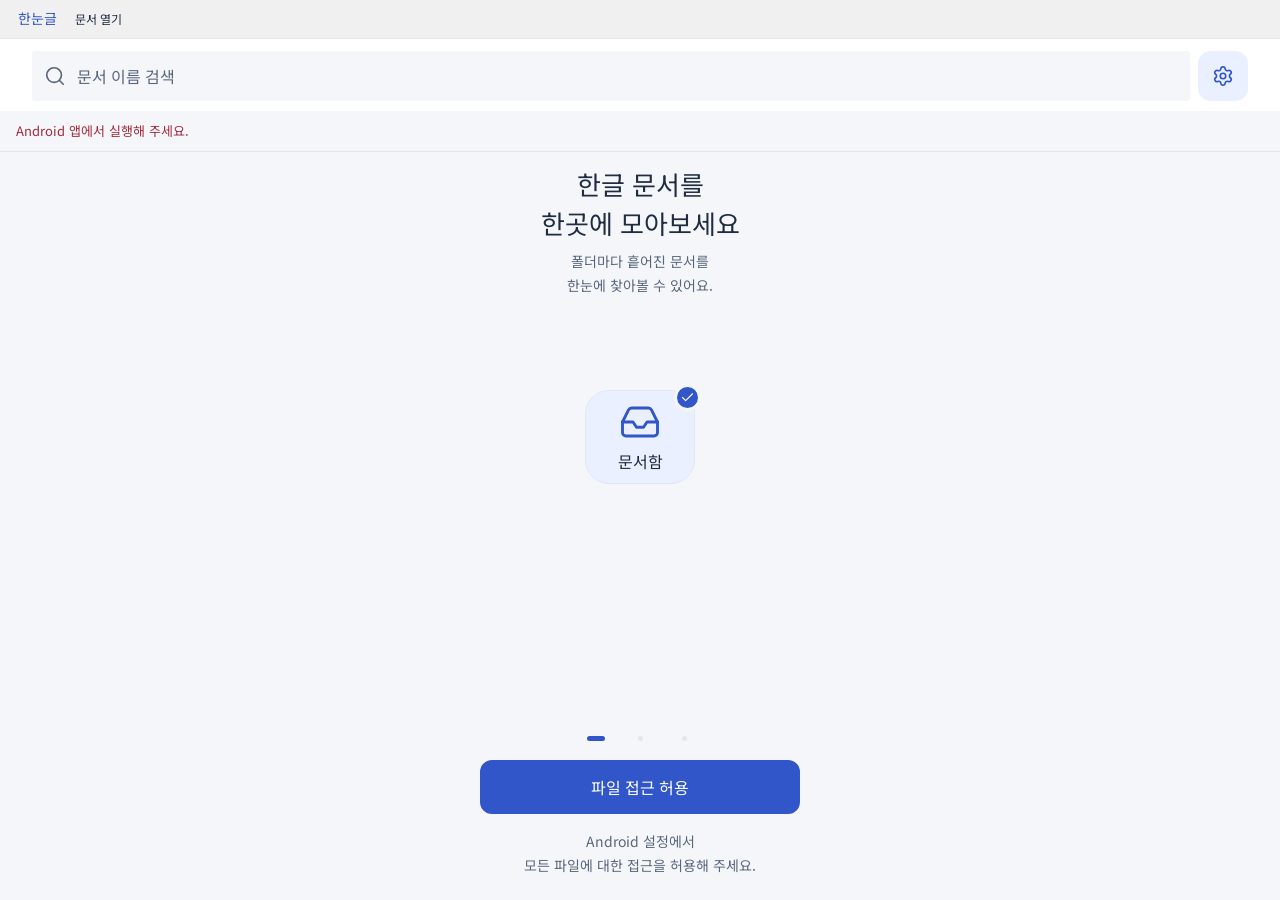
==== commit c0b894f3: "Show 한눈글 as the app name inside the app too Library header, reader brand, about screen, page titles," ====
--- a/app/src/main/assets/index.html
+++ b/app/src/main/assets/index.html
@@ -1,2 +1,2 @@
-<!doctype html><html lang="ko"><head><meta charset="utf-8"><meta name="viewport" content="width=device-width,initial-scale=1,maximum-scale=1,user-scalable=no"><meta name="color-scheme" content="light dark"><meta http-equiv="Content-Security-Policy" content="default-src 'none'; script-src 'self' 'wasm-unsafe-eval'; style-src 'self' 'unsafe-inline'; img-src 'self' data: blob:; font-src 'self'; connect-src 'self'; worker-src 'self'; frame-src 'none'; object-src 'none'; base-uri 'none'; form-action 'none'"><title>hwpxxx</title><link rel="stylesheet" href="app.css"><link rel="stylesheet" href="library.css"><link rel="stylesheet" href="native.css"><link rel="stylesheet" href="tablet.css"><link rel="stylesheet" href="desktop.css"><script src="icons.js" defer></script><script src="app.js" type="module"></script></head><body><div id="hwp-app"><div class="app"><main id="content"></main><div class="overlay" id="overlay" hidden><section id="sheet" class="sheet" role="dialog" aria-modal="true" aria-labelledby="sheet-title"></section></div><span id="announce" class="hwp-sr" aria-live="polite" aria-atomic="true"></span></div></div><div id="print-root" aria-hidden="true"></div></body></html>
+<!doctype html><html lang="ko"><head><meta charset="utf-8"><meta name="viewport" content="width=device-width,initial-scale=1,maximum-scale=1,user-scalable=no"><meta name="color-scheme" content="light dark"><meta http-equiv="Content-Security-Policy" content="default-src 'none'; script-src 'self' 'wasm-unsafe-eval'; style-src 'self' 'unsafe-inline'; img-src 'self' data: blob:; font-src 'self'; connect-src 'self'; worker-src 'self'; frame-src 'none'; object-src 'none'; base-uri 'none'; form-action 'none'"><title>한눈글</title><link rel="stylesheet" href="app.css"><link rel="stylesheet" href="library.css"><link rel="stylesheet" href="native.css"><link rel="stylesheet" href="tablet.css"><link rel="stylesheet" href="desktop.css"><script src="icons.js" defer></script><script src="app.js" type="module"></script></head><body><div id="hwp-app"><div class="app"><main id="content"></main><div class="overlay" id="overlay" hidden><section id="sheet" class="sheet" role="dialog" aria-modal="true" aria-labelledby="sheet-title"></section></div><span id="announce" class="hwp-sr" aria-live="polite" aria-atomic="true"></span></div></div><div id="print-root" aria-hidden="true"></div></body></html>
 
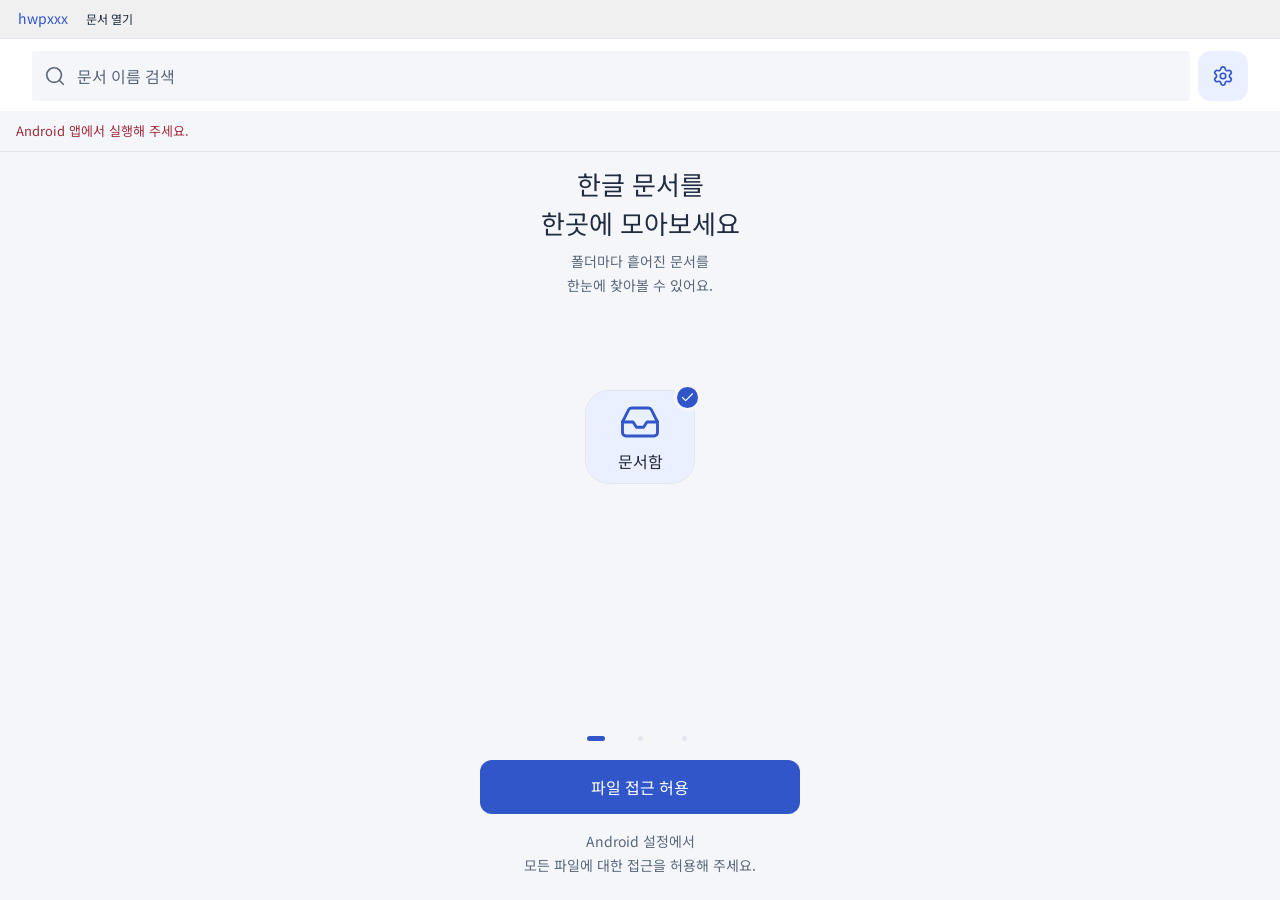
==== commit 9bb348c8: "앱 이름 hwpxxx 복귀, 항상 보이는 스크롤바, 조합 글자 흔들림 수정, 글꼴 가져오기 보강, 릴리스 안전장치 - 앱 이름: 한눈글 -> hwpxxx (런처, 미리보기는 "hw" ====
--- a/app/src/main/assets/index.html
+++ b/app/src/main/assets/index.html
@@ -1,2 +1,2 @@
-<!doctype html><html lang="ko"><head><meta charset="utf-8"><meta name="viewport" content="width=device-width,initial-scale=1,maximum-scale=1,user-scalable=no"><meta name="color-scheme" content="light dark"><meta http-equiv="Content-Security-Policy" content="default-src 'none'; script-src 'self' 'wasm-unsafe-eval'; style-src 'self' 'unsafe-inline'; img-src 'self' data: blob:; font-src 'self'; connect-src 'self'; worker-src 'self'; frame-src 'none'; object-src 'none'; base-uri 'none'; form-action 'none'"><title>한눈글</title><link rel="stylesheet" href="app.css"><link rel="stylesheet" href="library.css"><link rel="stylesheet" href="native.css"><link rel="stylesheet" href="tablet.css"><link rel="stylesheet" href="desktop.css"><script src="icons.js" defer></script><script src="app.js" type="module"></script></head><body><div id="hwp-app"><div class="app"><main id="content"></main><div class="overlay" id="overlay" hidden><section id="sheet" class="sheet" role="dialog" aria-modal="true" aria-labelledby="sheet-title"></section></div><span id="announce" class="hwp-sr" aria-live="polite" aria-atomic="true"></span></div></div><div id="print-root" aria-hidden="true"></div></body></html>
+<!doctype html><html lang="ko"><head><meta charset="utf-8"><meta name="viewport" content="width=device-width,initial-scale=1,maximum-scale=1,user-scalable=no"><meta name="color-scheme" content="light dark"><meta http-equiv="Content-Security-Policy" content="default-src 'none'; script-src 'self' 'wasm-unsafe-eval'; style-src 'self' 'unsafe-inline'; img-src 'self' data: blob:; font-src 'self'; connect-src 'self'; worker-src 'self'; frame-src 'none'; object-src 'none'; base-uri 'none'; form-action 'none'"><title>hwpxxx</title><link rel="stylesheet" href="app.css"><link rel="stylesheet" href="library.css"><link rel="stylesheet" href="native.css"><link rel="stylesheet" href="tablet.css"><link rel="stylesheet" href="desktop.css"><script src="icons.js" defer></script><script src="app.js" type="module"></script></head><body><div id="hwp-app"><div class="app"><main id="content"></main><div class="overlay" id="overlay" hidden><section id="sheet" class="sheet" role="dialog" aria-modal="true" aria-labelledby="sheet-title"></section></div><span id="announce" class="hwp-sr" aria-live="polite" aria-atomic="true"></span></div></div><div id="print-root" aria-hidden="true"></div></body></html>
 
